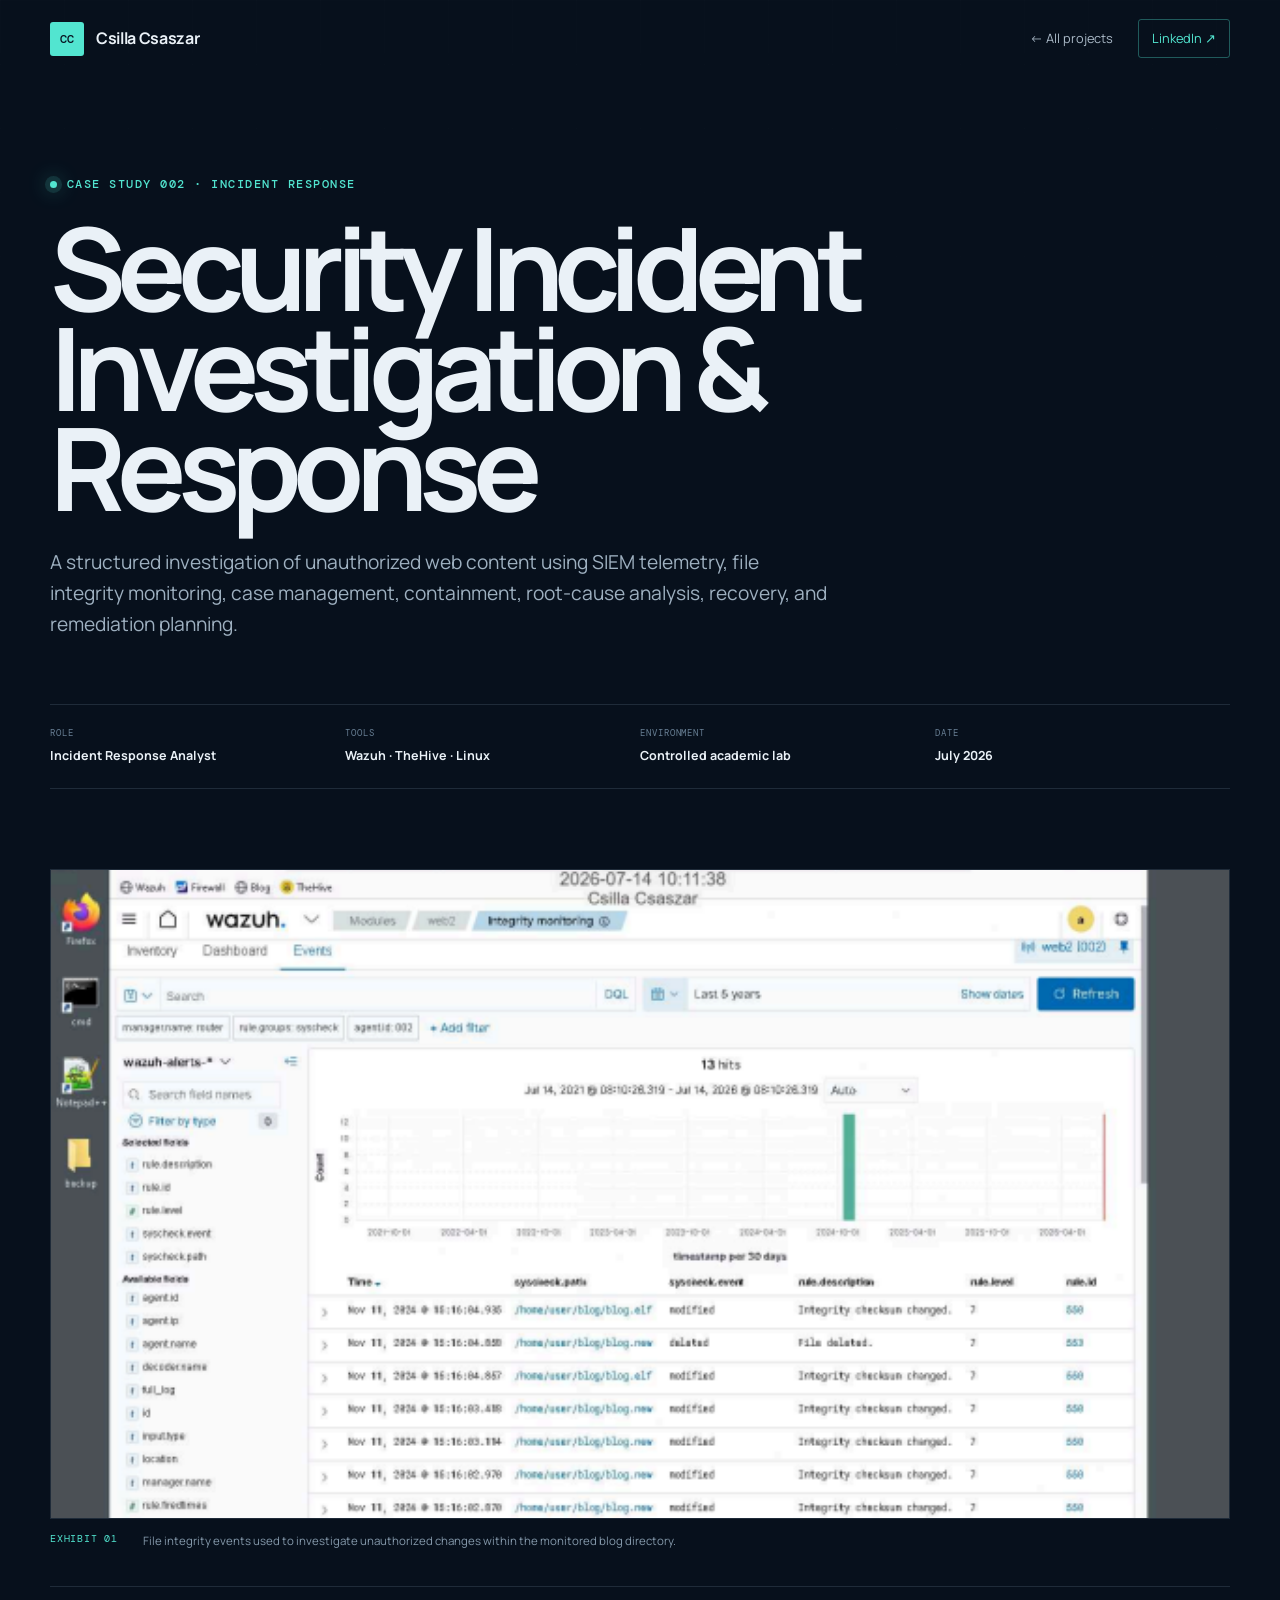
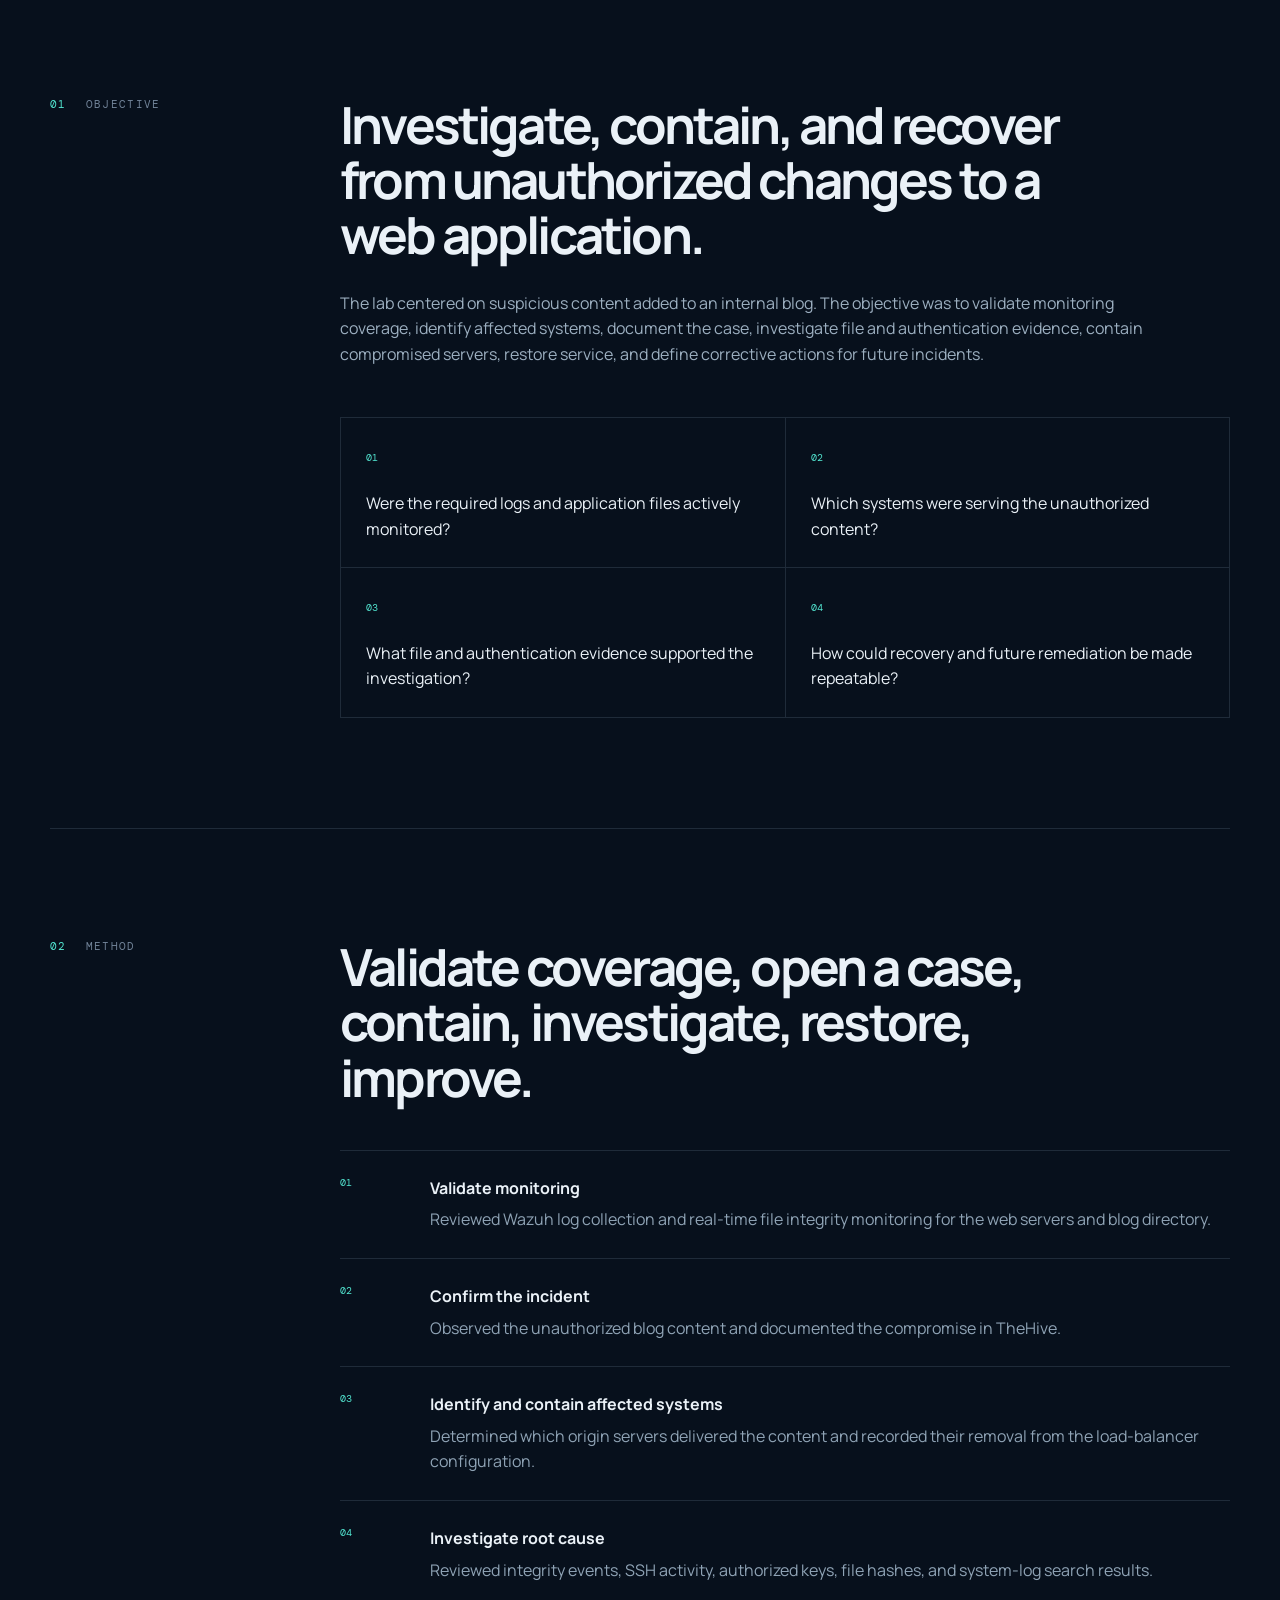
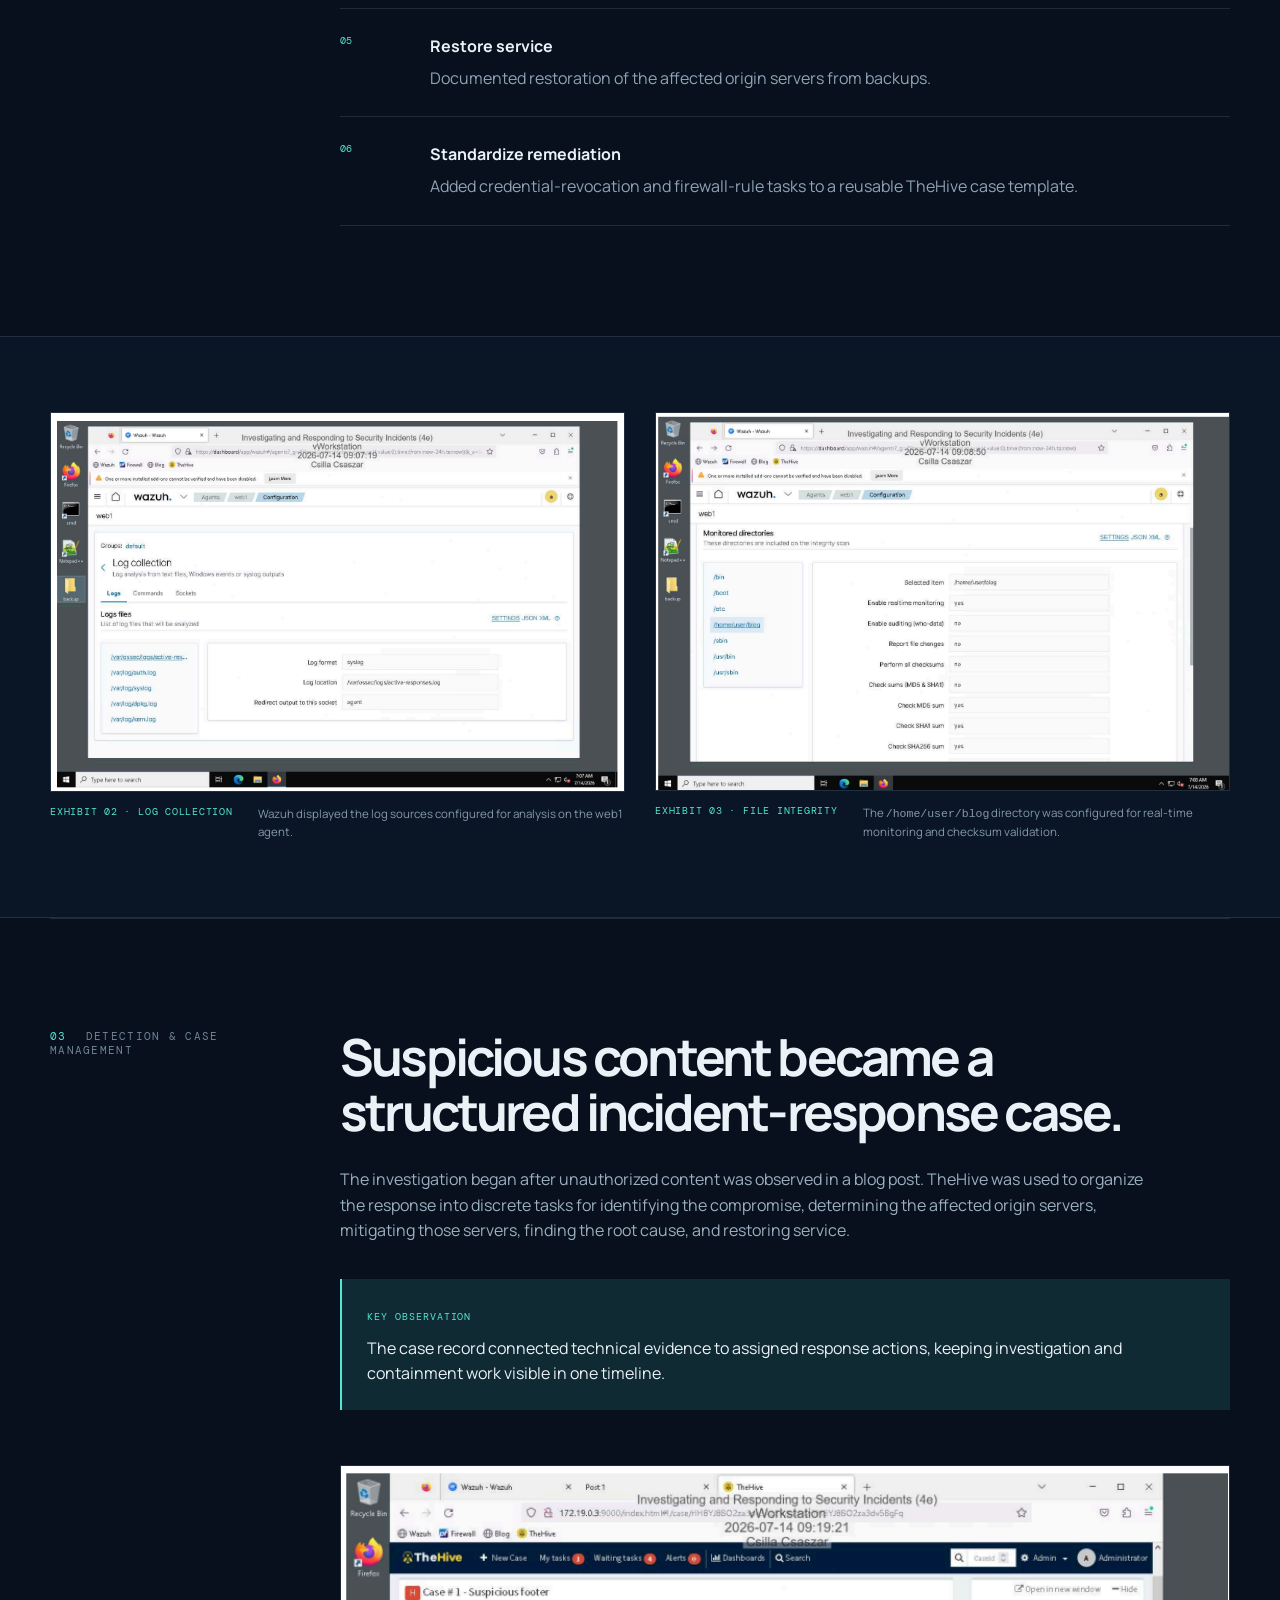
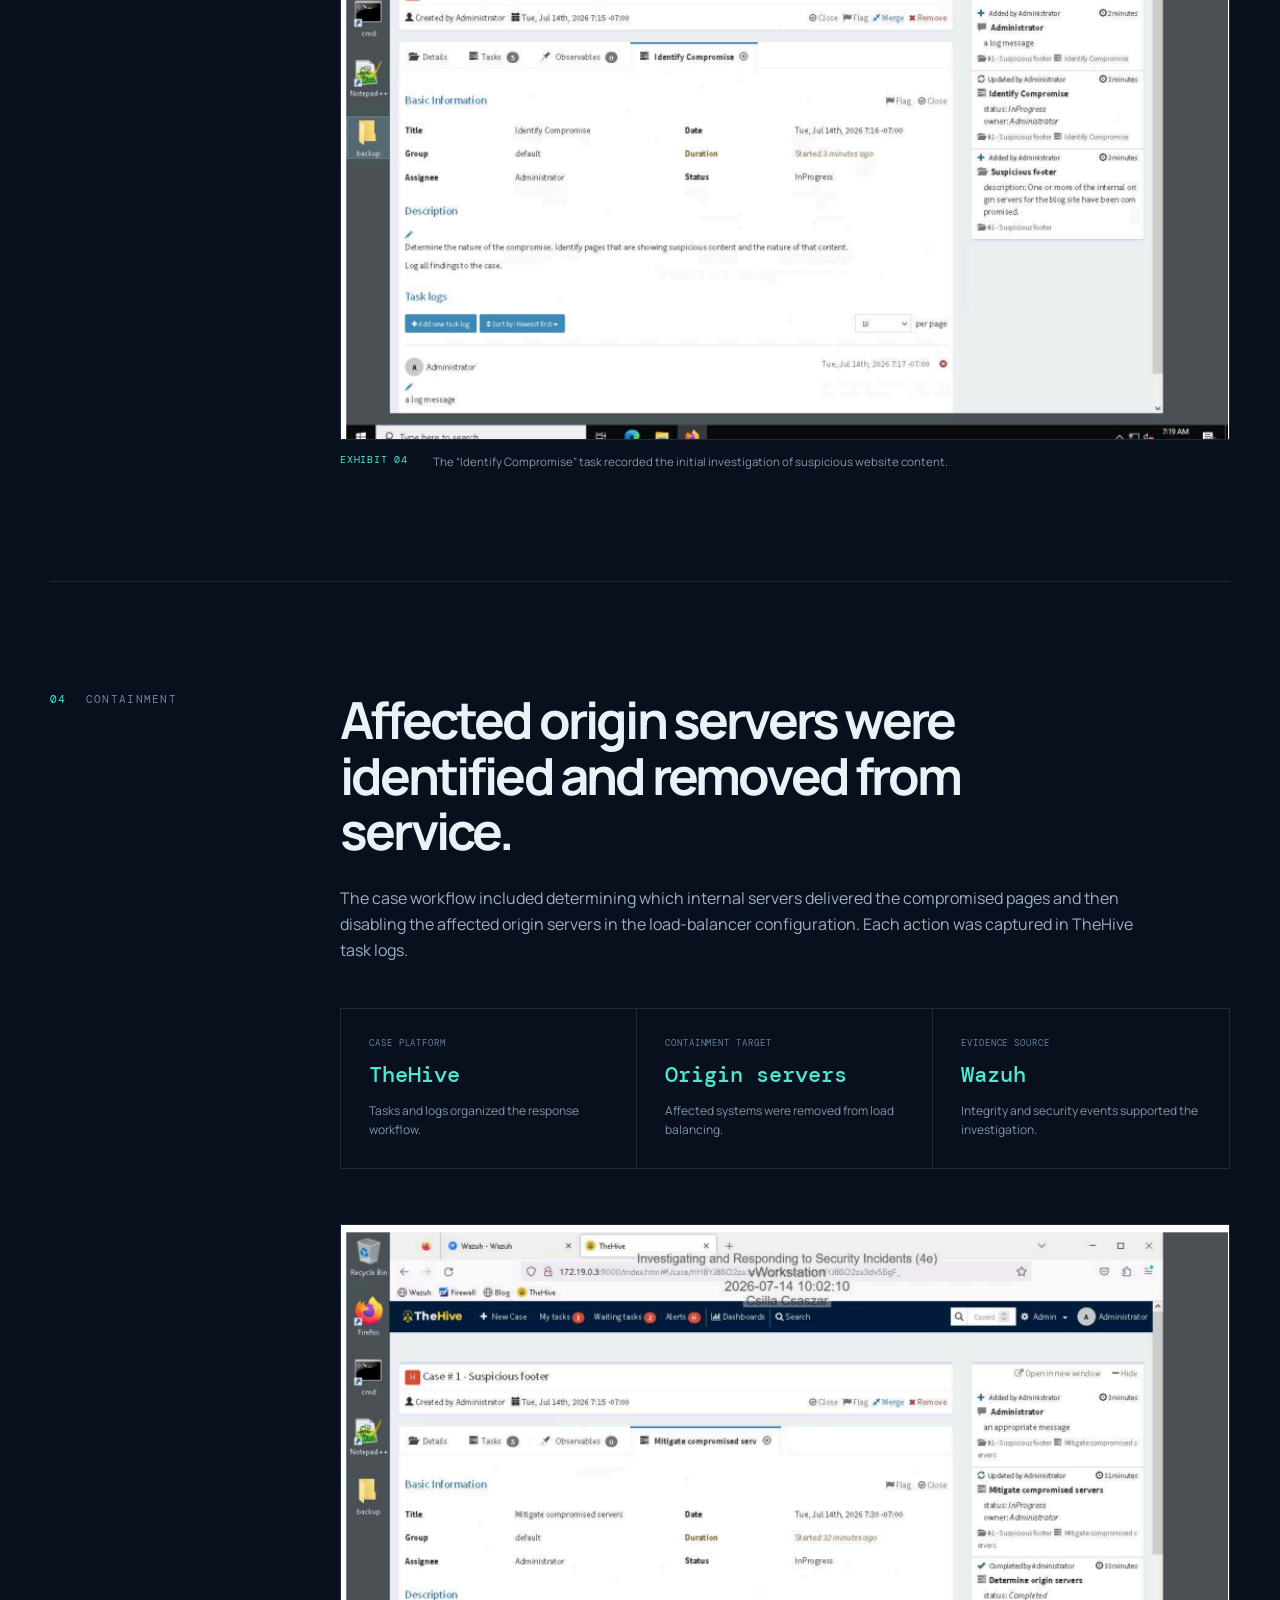
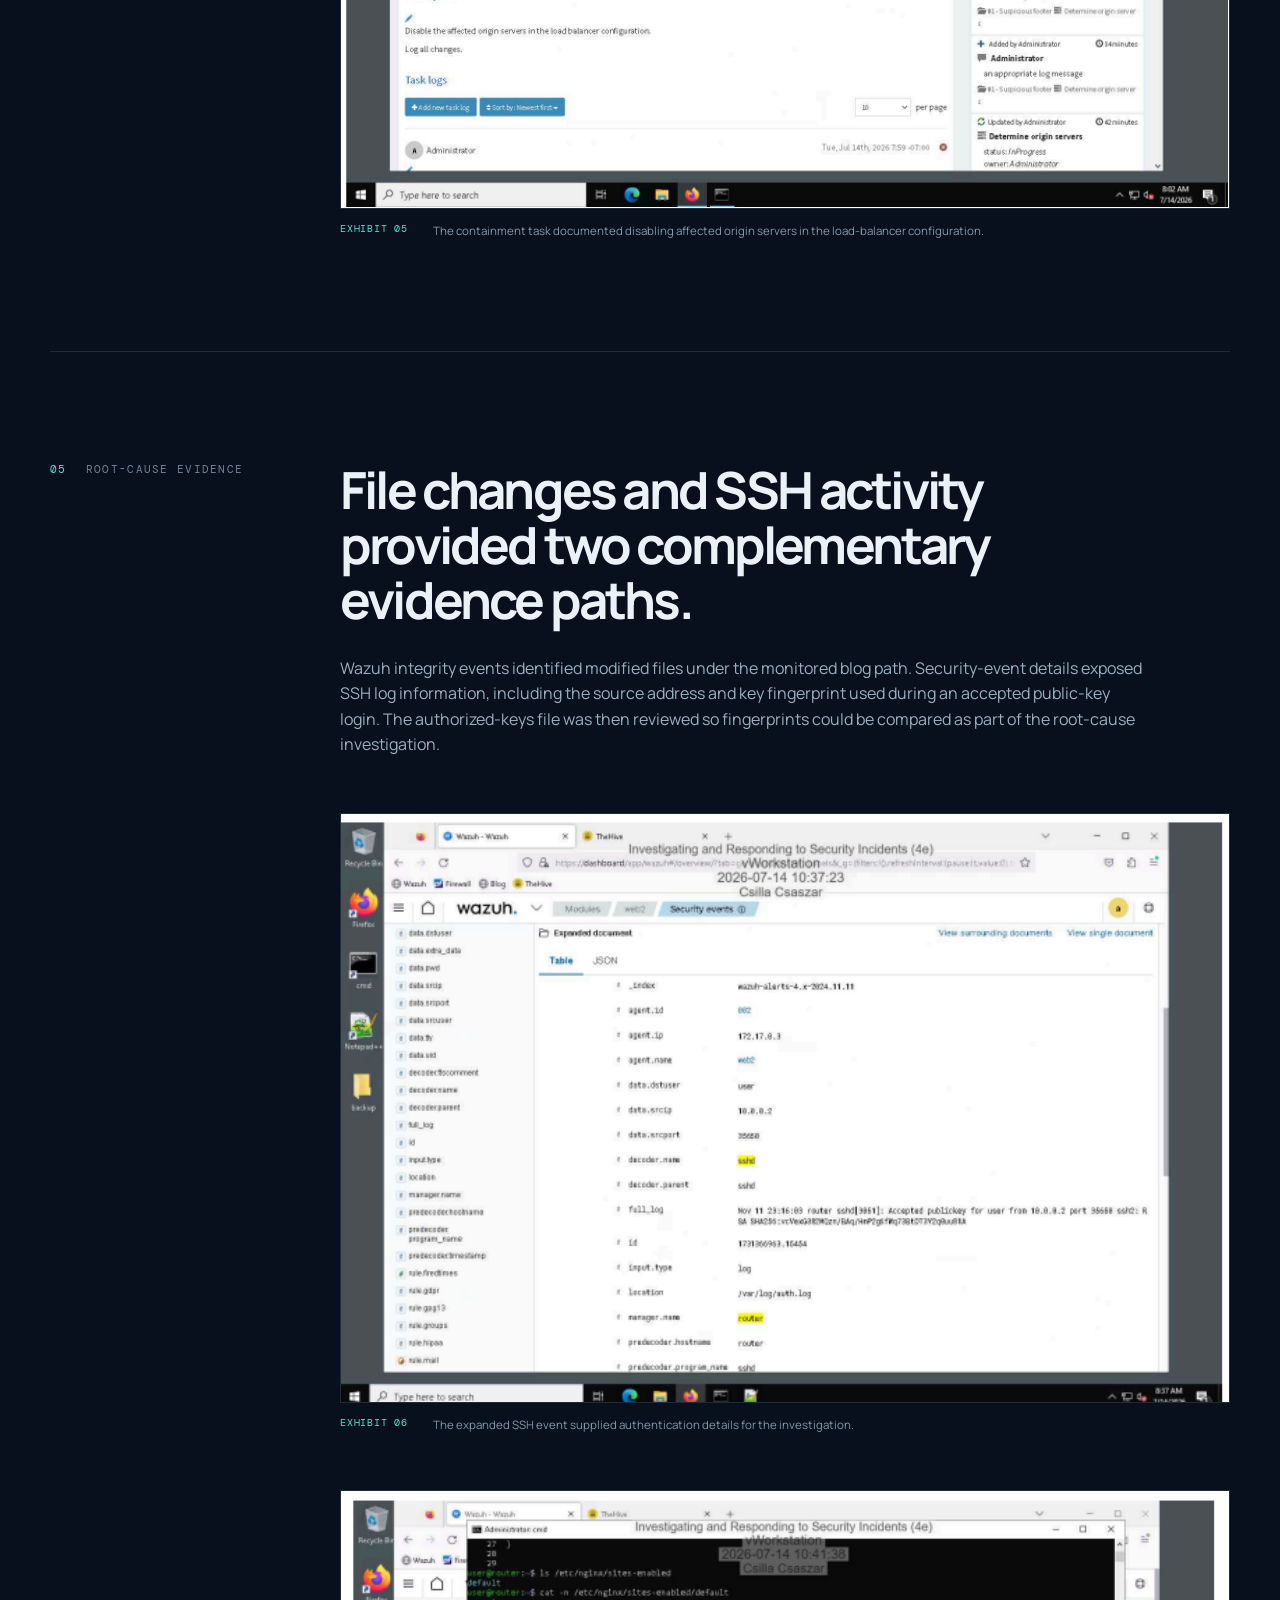
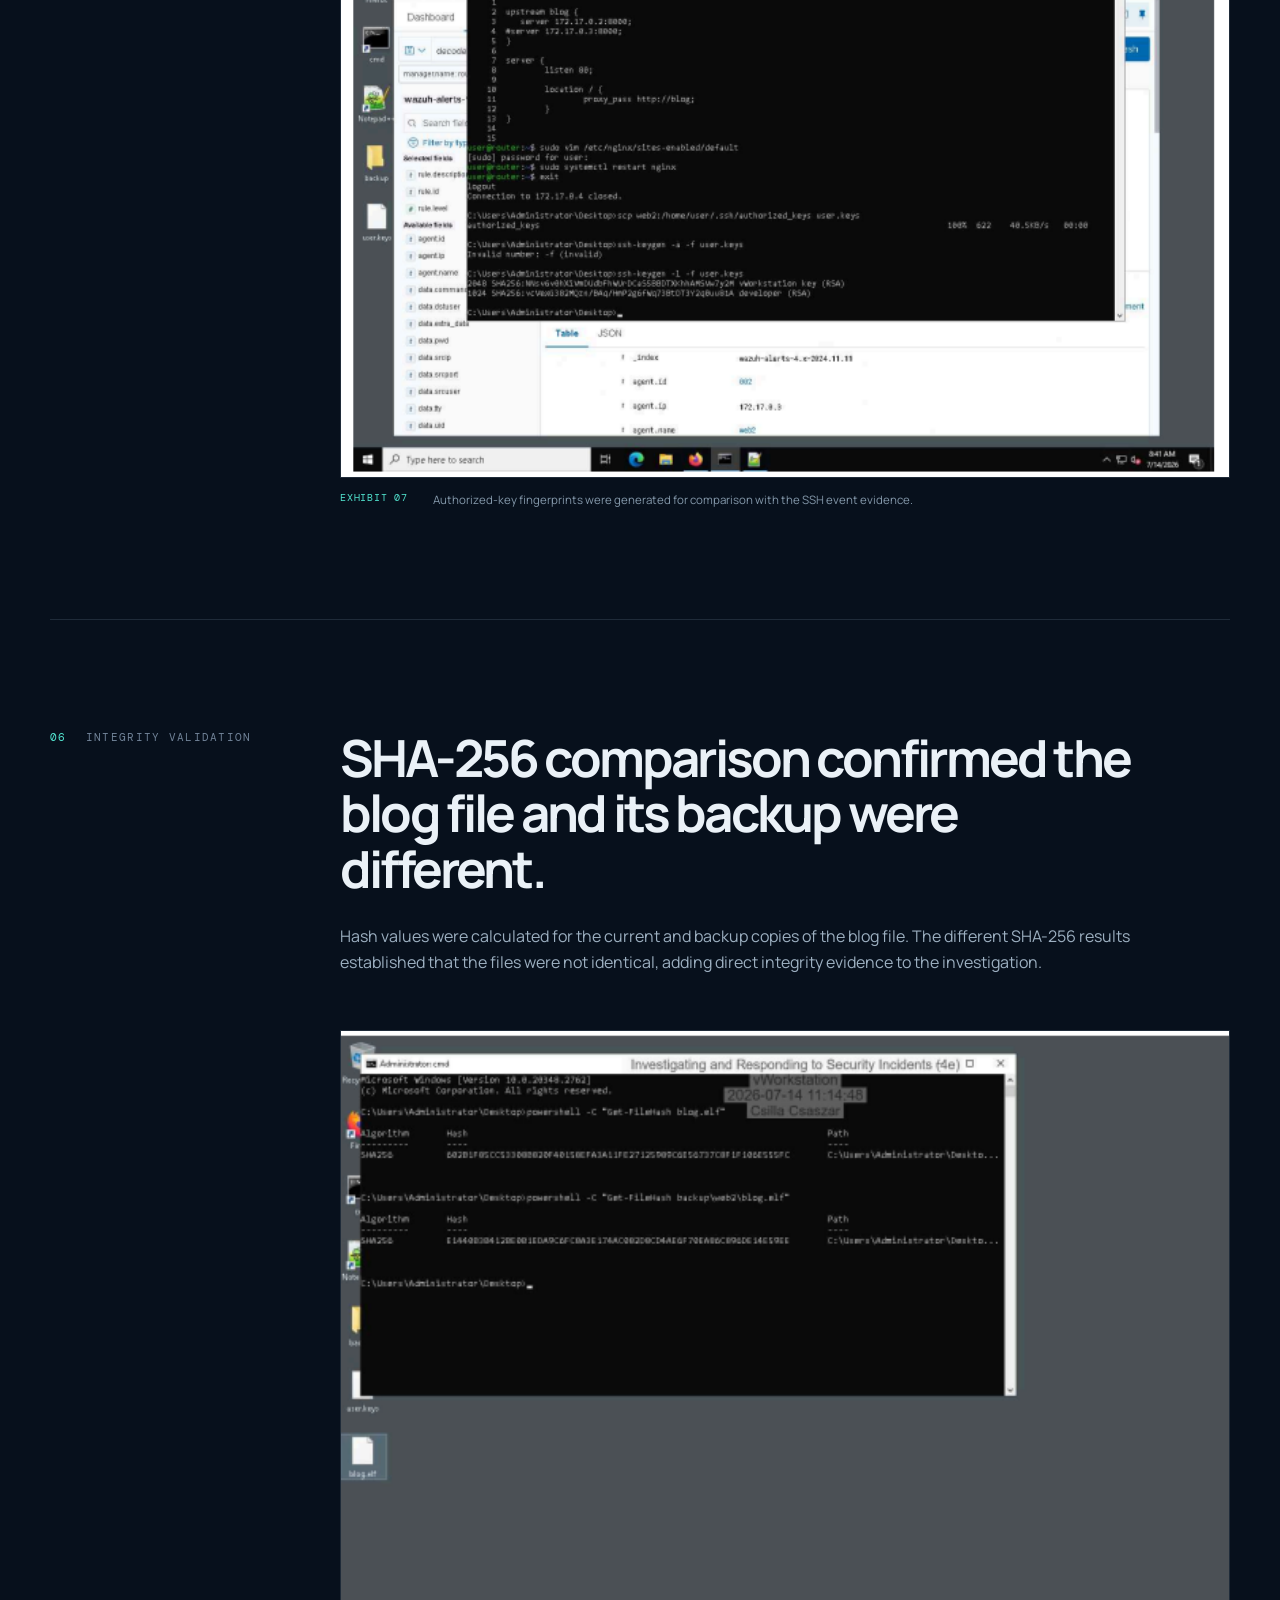
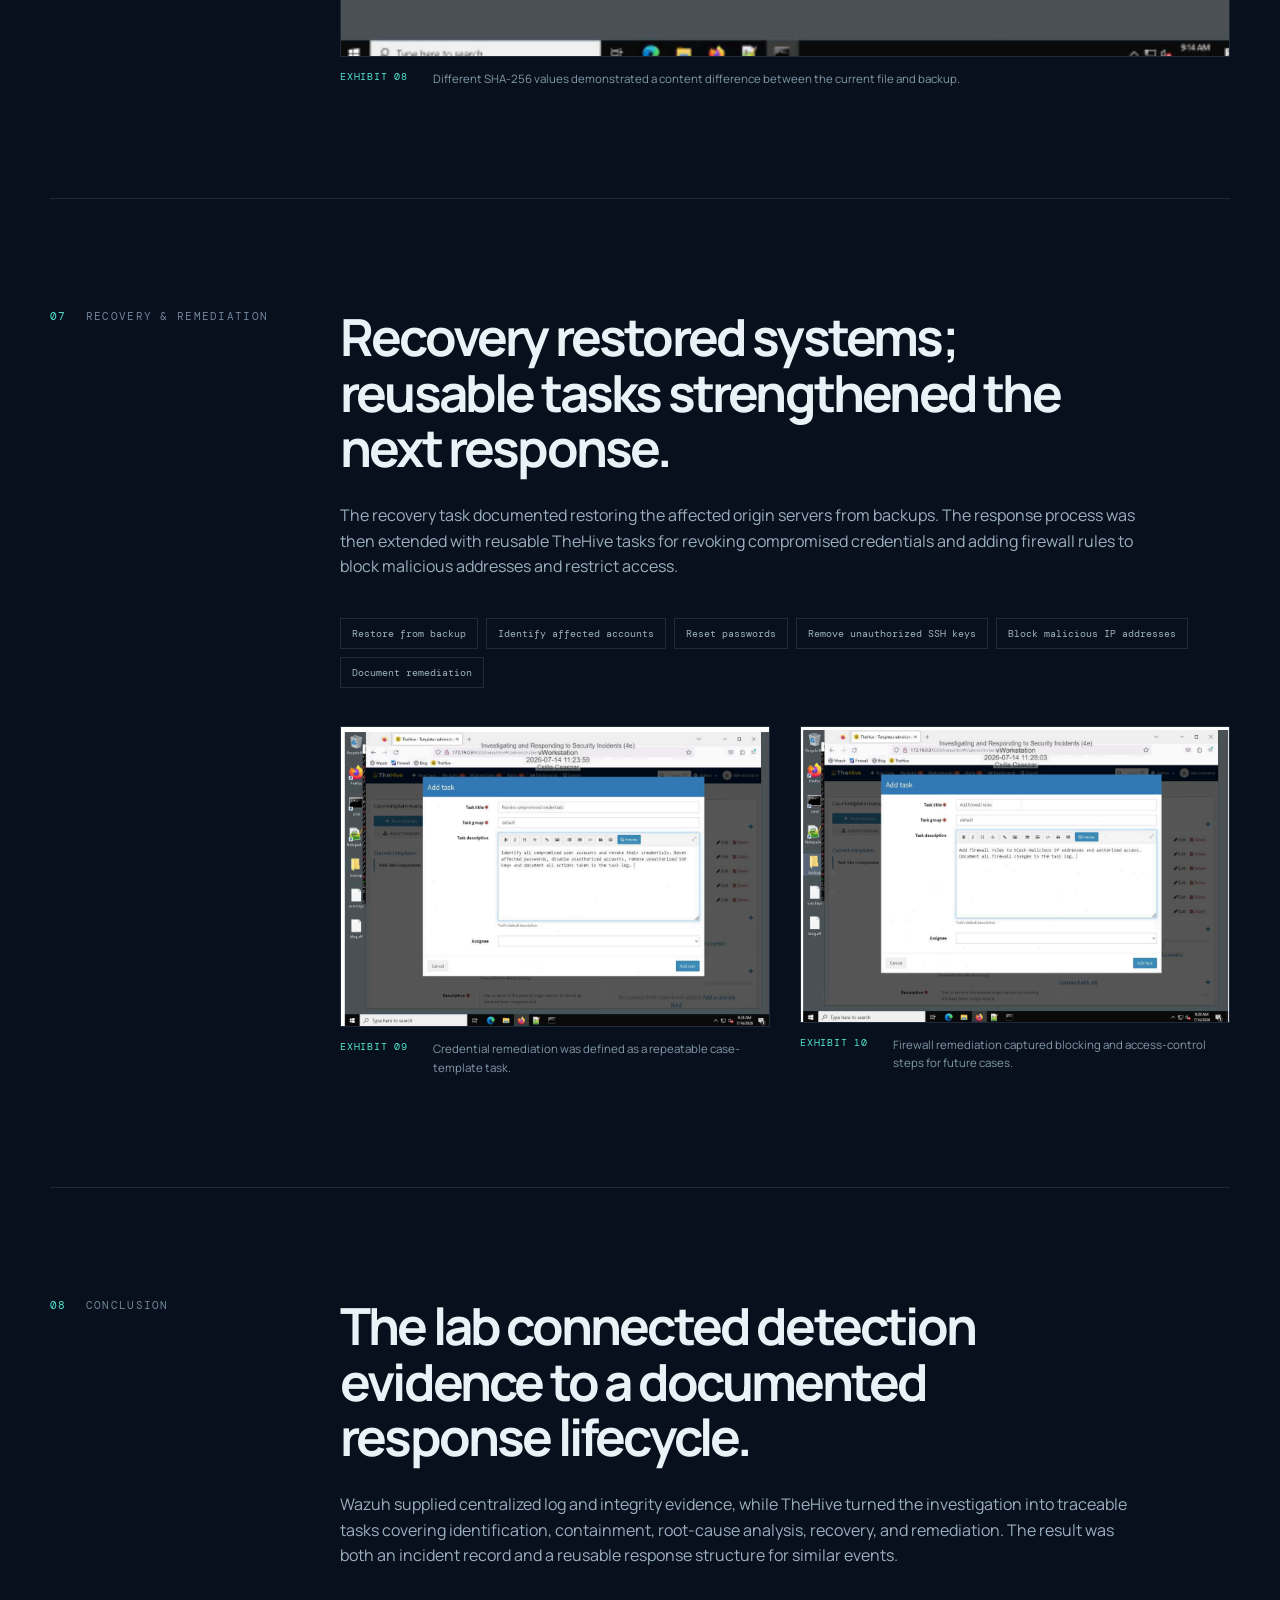
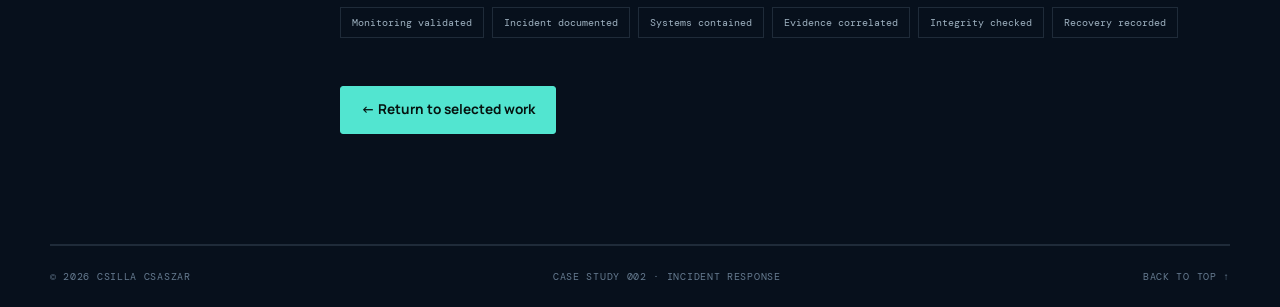
==== projects/security-incident-response.html @ 893517a8 "Security Incident Response case study" ====
<!doctype html>
<html lang="en">
<head>
  <meta charset="utf-8">
  <meta name="viewport" content="width=device-width, initial-scale=1">
  <meta name="description" content="Security incident investigation and response case study using Wazuh and TheHive by Csilla Csaszar.">
  <meta name="theme-color" content="#08111f">
  <title>Security Incident Investigation & Response | Csilla Csaszar</title>
  <link rel="preconnect" href="https://fonts.googleapis.com">
  <link rel="preconnect" href="https://fonts.gstatic.com" crossorigin>
  <link href="https://fonts.googleapis.com/css2?family=DM+Mono:wght@400;500&family=Manrope:wght@400;500;600;700;800&display=swap" rel="stylesheet">
  <link rel="stylesheet" href="../styles.css">
</head>
<body class="case-study-page">
  <a class="skip-link" href="#main">Skip to content</a>
  <div class="site-grid" aria-hidden="true"></div>

  <header class="site-header scrolled">
    <a class="brand" href="../index.html" aria-label="Csilla Csaszar, portfolio home">
      <span class="brand-mark">CC</span><span>Csilla Csaszar</span>
    </a>
    <nav class="case-nav" aria-label="Case study navigation">
      <a href="../index.html#projects">← All projects</a>
      <a class="nav-cta" href="https://www.linkedin.com/in/csillacsaszar" target="_blank" rel="noreferrer">LinkedIn ↗</a>
    </nav>
  </header>

  <main id="main">
    <article>
      <header class="case-hero section-shell">
        <p class="eyebrow"><span class="status-dot"></span> Case study 002 · Incident response</p>
        <h1>Security Incident<br>Investigation & Response</h1>
        <p class="case-deck">A structured investigation of unauthorized web content using SIEM telemetry, file integrity monitoring, case management, containment, root-cause analysis, recovery, and remediation planning.</p>
        <div class="case-meta">
          <div><span>ROLE</span><strong>Incident Response Analyst</strong></div>
          <div><span>TOOLS</span><strong>Wazuh · TheHive · Linux</strong></div>
          <div><span>ENVIRONMENT</span><strong>Controlled academic lab</strong></div>
          <div><span>DATE</span><strong>July 2026</strong></div>
        </div>
      </header>

      <div class="case-hero-visual section-shell">
        <img src="../assets/projects/incident-response/figure-08.png" alt="Wazuh integrity monitoring dashboard listing modified blog files">
        <div class="hero-visual-caption"><span>EXHIBIT 01</span><p>File integrity events used to investigate unauthorized changes within the monitored blog directory.</p></div>
      </div>

      <section class="case-section section-shell">
        <div class="case-section-label"><span>01</span> Objective</div>
        <div class="case-content case-intro">
          <h2>Investigate, contain, and recover from unauthorized changes to a web application.</h2>
          <p>The lab centered on suspicious content added to an internal blog. The objective was to validate monitoring coverage, identify affected systems, document the case, investigate file and authentication evidence, contain compromised servers, restore service, and define corrective actions for future incidents.</p>
          <div class="case-question-grid">
            <div><span>01</span><p>Were the required logs and application files actively monitored?</p></div>
            <div><span>02</span><p>Which systems were serving the unauthorized content?</p></div>
            <div><span>03</span><p>What file and authentication evidence supported the investigation?</p></div>
            <div><span>04</span><p>How could recovery and future remediation be made repeatable?</p></div>
          </div>
        </div>
      </section>

      <section class="case-section section-shell">
        <div class="case-section-label"><span>02</span> Method</div>
        <div class="case-content">
          <h2>Validate coverage, open a case, contain, investigate, restore, improve.</h2>
          <ol class="method-list">
            <li><span>01</span><div><h3>Validate monitoring</h3><p>Reviewed Wazuh log collection and real-time file integrity monitoring for the web servers and blog directory.</p></div></li>
            <li><span>02</span><div><h3>Confirm the incident</h3><p>Observed the unauthorized blog content and documented the compromise in TheHive.</p></div></li>
            <li><span>03</span><div><h3>Identify and contain affected systems</h3><p>Determined which origin servers delivered the content and recorded their removal from the load-balancer configuration.</p></div></li>
            <li><span>04</span><div><h3>Investigate root cause</h3><p>Reviewed integrity events, SSH activity, authorized keys, file hashes, and system-log search results.</p></div></li>
            <li><span>05</span><div><h3>Restore service</h3><p>Documented restoration of the affected origin servers from backups.</p></div></li>
            <li><span>06</span><div><h3>Standardize remediation</h3><p>Added credential-revocation and firewall-rule tasks to a reusable TheHive case template.</p></div></li>
          </ol>
        </div>
      </section>

      <section class="evidence-band">
        <div class="section-shell evidence-grid">
          <figure>
            <img src="../assets/projects/incident-response/figure-01.png" alt="Wazuh log collection configuration for the web1 server">
            <figcaption><span>EXHIBIT 02 · LOG COLLECTION</span><p>Wazuh displayed the log sources configured for analysis on the web1 agent.</p></figcaption>
          </figure>
          <figure>
            <img src="../assets/projects/incident-response/figure-02.png" alt="Wazuh real-time file integrity monitoring settings for the blog directory">
            <figcaption><span>EXHIBIT 03 · FILE INTEGRITY</span><p>The <code>/home/user/blog</code> directory was configured for real-time monitoring and checksum validation.</p></figcaption>
          </figure>
        </div>
      </section>

      <section class="case-section section-shell">
        <div class="case-section-label"><span>03</span> Detection & case management</div>
        <div class="case-content">
          <h2>Suspicious content became a structured incident-response case.</h2>
          <p>The investigation began after unauthorized content was observed in a blog post. TheHive was used to organize the response into discrete tasks for identifying the compromise, determining the affected origin servers, mitigating those servers, finding the root cause, and restoring service.</p>
          <div class="key-finding"><span>KEY OBSERVATION</span><p>The case record connected technical evidence to assigned response actions, keeping investigation and containment work visible in one timeline.</p></div>
          <figure class="case-figure">
            <img src="../assets/projects/incident-response/figure-05.png" alt="TheHive Identify Compromise task for a suspicious footer incident">
            <figcaption><span>EXHIBIT 04</span><p>The “Identify Compromise” task recorded the initial investigation of suspicious website content.</p></figcaption>
          </figure>
        </div>
      </section>

      <section class="case-section section-shell">
        <div class="case-section-label"><span>04</span> Containment</div>
        <div class="case-content">
          <h2>Affected origin servers were identified and removed from service.</h2>
          <p>The case workflow included determining which internal servers delivered the compromised pages and then disabling the affected origin servers in the load-balancer configuration. Each action was captured in TheHive task logs.</p>
          <div class="finding-stats">
            <div><span>CASE PLATFORM</span><strong>TheHive</strong><p>Tasks and logs organized the response workflow.</p></div>
            <div><span>CONTAINMENT TARGET</span><strong>Origin servers</strong><p>Affected systems were removed from load balancing.</p></div>
            <div><span>EVIDENCE SOURCE</span><strong>Wazuh</strong><p>Integrity and security events supported the investigation.</p></div>
          </div>
          <figure class="case-figure">
            <img src="../assets/projects/incident-response/figure-07.png" alt="TheHive task for mitigating compromised origin servers">
            <figcaption><span>EXHIBIT 05</span><p>The containment task documented disabling affected origin servers in the load-balancer configuration.</p></figcaption>
          </figure>
        </div>
      </section>

      <section class="case-section section-shell">
        <div class="case-section-label"><span>05</span> Root-cause evidence</div>
        <div class="case-content">
          <h2>File changes and SSH activity provided two complementary evidence paths.</h2>
          <p>Wazuh integrity events identified modified files under the monitored blog path. Security-event details exposed SSH log information, including the source address and key fingerprint used during an accepted public-key login. The authorized-keys file was then reviewed so fingerprints could be compared as part of the root-cause investigation.</p>
          <figure class="case-figure">
            <img src="../assets/projects/incident-response/figure-09.png" alt="Wazuh SSH security event showing accepted public-key login details">
            <figcaption><span>EXHIBIT 06</span><p>The expanded SSH event supplied authentication details for the investigation.</p></figcaption>
          </figure>
          <figure class="case-figure">
            <img src="../assets/projects/incident-response/figure-10.png" alt="Terminal displaying authorized SSH key fingerprints beside Wazuh event details">
            <figcaption><span>EXHIBIT 07</span><p>Authorized-key fingerprints were generated for comparison with the SSH event evidence.</p></figcaption>
          </figure>
        </div>
      </section>

      <section class="case-section section-shell">
        <div class="case-section-label"><span>06</span> Integrity validation</div>
        <div class="case-content">
          <h2>SHA-256 comparison confirmed the blog file and its backup were different.</h2>
          <p>Hash values were calculated for the current and backup copies of the blog file. The different SHA-256 results established that the files were not identical, adding direct integrity evidence to the investigation.</p>
          <figure class="case-figure">
            <img src="../assets/projects/incident-response/figure-13.png" alt="PowerShell SHA-256 output showing different hashes for current and backup blog files">
            <figcaption><span>EXHIBIT 08</span><p>Different SHA-256 values demonstrated a content difference between the current file and backup.</p></figcaption>
          </figure>
        </div>
      </section>

      <section class="case-section section-shell">
        <div class="case-section-label"><span>07</span> Recovery & remediation</div>
        <div class="case-content">
          <h2>Recovery restored systems; reusable tasks strengthened the next response.</h2>
          <p>The recovery task documented restoring the affected origin servers from backups. The response process was then extended with reusable TheHive tasks for revoking compromised credentials and adding firewall rules to block malicious addresses and restrict access.</p>
          <div class="outcomes">
            <span>Restore from backup</span><span>Identify affected accounts</span><span>Reset passwords</span><span>Remove unauthorized SSH keys</span><span>Block malicious IP addresses</span><span>Document remediation</span>
          </div>
          <div class="evidence-grid">
            <figure>
              <img src="../assets/projects/incident-response/figure-15.png" alt="TheHive template task for revoking compromised credentials">
              <figcaption><span>EXHIBIT 09</span><p>Credential remediation was defined as a repeatable case-template task.</p></figcaption>
            </figure>
            <figure>
              <img src="../assets/projects/incident-response/figure-16.png" alt="TheHive template task for adding firewall rules">
              <figcaption><span>EXHIBIT 10</span><p>Firewall remediation captured blocking and access-control steps for future cases.</p></figcaption>
            </figure>
          </div>
        </div>
      </section>

      <section class="case-section case-conclusion section-shell">
        <div class="case-section-label"><span>08</span> Conclusion</div>
        <div class="case-content">
          <h2>The lab connected detection evidence to a documented response lifecycle.</h2>
          <p>Wazuh supplied centralized log and integrity evidence, while TheHive turned the investigation into traceable tasks covering identification, containment, root-cause analysis, recovery, and remediation. The result was both an incident record and a reusable response structure for similar events.</p>
          <div class="outcomes">
            <span>Monitoring validated</span><span>Incident documented</span><span>Systems contained</span><span>Evidence correlated</span><span>Integrity checked</span><span>Recovery recorded</span>
          </div>
          <a class="button button-primary" href="../index.html#projects">← Return to selected work</a>
        </div>
      </section>
    </article>
  </main>

  <footer class="site-footer section-shell">
    <span>© <span id="year"></span> Csilla Csaszar</span>
    <span>Case study 002 · Incident response</span>
    <a href="#main">Back to top ↑</a>
  </footer>
  <script src="../script.js"></script>
</body>
</html>
---- styles.css ----
:root {
  --ink: #eaf1f7;
  --muted: #91a2b4;
  --dark: #08111f;
  --dark-2: #0b1727;
  --panel: #0d1b2c;
  --line: rgba(151, 177, 201, .17);
  --cyan: #52e5d0;
  --cyan-soft: rgba(82, 229, 208, .12);
  --blue: #79a8ff;
  --max: 1180px;
}

* { box-sizing: border-box; }
html { scroll-behavior: smooth; }
body {
  margin: 0;
  color: var(--ink);
  background: var(--dark);
  font-family: "Manrope", sans-serif;
  line-height: 1.6;
  overflow-x: hidden;
}
a { color: inherit; text-decoration: none; }
button { font: inherit; }
.sr-only { position: absolute; width: 1px; height: 1px; padding: 0; margin: -1px; overflow: hidden; clip: rect(0,0,0,0); white-space: nowrap; border: 0; }
.skip-link { position: fixed; left: 1rem; top: -5rem; z-index: 100; padding: .7rem 1rem; color: var(--dark); background: var(--cyan); border-radius: 4px; }
.skip-link:focus { top: 1rem; }
.site-grid { position: fixed; inset: 0; pointer-events: none; opacity: .35; background-image: linear-gradient(rgba(255,255,255,.025) 1px, transparent 1px), linear-gradient(90deg, rgba(255,255,255,.025) 1px, transparent 1px); background-size: 64px 64px; mask-image: linear-gradient(to bottom, black, transparent 70%); }
.section-shell { width: min(calc(100% - 48px), var(--max)); margin-inline: auto; }

.site-header { position: fixed; z-index: 20; top: 0; left: 0; right: 0; height: 78px; display: flex; align-items: center; justify-content: space-between; padding: 0 max(24px, calc((100vw - var(--max)) / 2)); border-bottom: 1px solid transparent; transition: .25s ease; }
.site-header.scrolled { background: rgba(8,17,31,.88); backdrop-filter: blur(18px); border-color: var(--line); }
.brand { display: flex; gap: 12px; align-items: center; font-weight: 700; letter-spacing: -.02em; }
.brand-mark { display: grid; place-items: center; width: 34px; aspect-ratio: 1; color: var(--dark); background: var(--cyan); border-radius: 3px; font: 500 .78rem "DM Mono", monospace; }
.site-nav { display: flex; gap: 30px; align-items: center; font-size: .84rem; color: #aab9c7; }
.site-nav a { transition: color .2s; }
.site-nav a:hover, .site-nav a:focus-visible { color: var(--cyan); }
.site-nav .nav-cta { padding: 8px 13px; color: var(--cyan); border: 1px solid rgba(82,229,208,.35); border-radius: 3px; }
.menu-button { display: none; }

.hero { position: relative; isolation: isolate; min-height: 680px; padding-top: 118px; padding-bottom: 72px; display: grid; grid-template-columns: 1.15fr .85fr; gap: 74px; align-items: center; }
.hero > :not(.three-effect) { position: relative; z-index: 1; }
.three-effect { position: absolute; inset: 0; overflow: hidden; pointer-events: none; }
.three-effect canvas { display: block; width: 100%; height: 100%; }
.three-hero { z-index: 0; inset: 78px -4vw 0 34%; opacity: .82; mix-blend-mode: screen; mask-image: linear-gradient(90deg, transparent, #000 10%, #000 96%, transparent); }
.three-hero::after { content: ""; position: absolute; inset: 0; background: radial-gradient(circle at 55% 45%, transparent 0, rgba(8,17,31,.05) 65%, rgba(8,17,31,.35) 100%); }
.eyebrow, .overline, .project-number { text-transform: uppercase; letter-spacing: .13em; font: 500 .72rem "DM Mono", monospace; }
.eyebrow { display: flex; gap: 10px; align-items: center; color: var(--cyan); }
.status-dot { width: 7px; height: 7px; border-radius: 50%; background: var(--cyan); box-shadow: 0 0 0 5px var(--cyan-soft), 0 0 20px var(--cyan); }
.hero h1 { margin: 22px 0; font-size: clamp(3.4rem, 7vw, 6.65rem); line-height: .96; letter-spacing: -.075em; }
.hero h1 span { color: transparent; -webkit-text-stroke: 1px #647a90; }
.hero-lede { max-width: 680px; margin: 0; color: #aab9c7; font-size: 1.05rem; }
.hero-actions { display: flex; flex-wrap: wrap; gap: 12px; margin-top: 36px; }
.button { display: inline-flex; justify-content: center; align-items: center; gap: 12px; min-height: 48px; padding: 0 20px; border: 1px solid var(--line); border-radius: 3px; font-size: .85rem; font-weight: 700; transition: transform .2s, background .2s, border-color .2s; }
.button:hover { transform: translateY(-2px); }
.button-primary { color: #061310; background: var(--cyan); border-color: var(--cyan); }
.button-primary:hover { background: #78efde; }
.button-ghost:hover { border-color: rgba(82,229,208,.45); color: var(--cyan); }

.hero-panel { border: 1px solid var(--line); background: linear-gradient(145deg, rgba(18,36,56,.9), rgba(8,17,31,.8)); box-shadow: 0 30px 90px rgba(0,0,0,.35); transform: rotate(1.1deg); }
.panel-bar { display: flex; align-items: center; gap: 7px; height: 44px; padding: 0 14px; border-bottom: 1px solid var(--line); }
.panel-bar span { width: 7px; height: 7px; border-radius: 50%; background: #375069; }
.panel-bar span:first-child { background: #df6c70; }
.panel-bar code { margin-left: 8px; color: #6f8295; font-size: .67rem; }
.profile-code { padding: 29px; font: 400 .75rem/2 "DM Mono", monospace; }
.profile-code p { margin: 0; }
.indent { padding-left: 22px; }
.code-key { color: var(--blue); }.code-value { color: #e5bc72; }.code-number { color: #cf91e6; }.code-comment { color: #63788d; }.code-success { color: var(--cyan); }
.panel-footer { display: flex; justify-content: space-between; padding: 11px 14px; color: #6e8397; border-top: 1px solid var(--line); font: .61rem "DM Mono", monospace; text-transform: uppercase; letter-spacing: .08em; }
.panel-footer span:first-child { color: var(--cyan); }

.signal-strip { position: relative; overflow: hidden; padding: 17px 0; border-block: 1px solid var(--line); background: rgba(255,255,255,.018); }
.signal-track { width: max-content; display: flex; align-items: center; gap: 27px; padding-left: 2vw; color: #71869a; text-transform: uppercase; letter-spacing: .12em; font: .65rem "DM Mono", monospace; }
.signal-track i { display: block; width: 4px; height: 4px; transform: rotate(45deg); background: var(--cyan); }

.split-section { display: grid; grid-template-columns: 230px 1fr; gap: 70px; padding-top: 130px; padding-bottom: 130px; }
.section-label { color: #718398; text-transform: uppercase; letter-spacing: .13em; font: .7rem "DM Mono", monospace; }
.section-label span { margin-right: 10px; color: var(--cyan); }
.statement { max-width: 850px; margin: 0 0 48px; font-size: clamp(1.8rem, 3.5vw, 3.15rem); line-height: 1.27; letter-spacing: -.04em; }
.statement em { color: var(--cyan); font-style: normal; }
.about-grid { display: grid; grid-template-columns: 1fr 1fr; gap: 40px; color: #9cafc0; }
.about-grid p { margin: 0; }
.metrics { display: grid; grid-template-columns: repeat(3, 1fr); margin-top: 65px; padding-top: 30px; border-top: 1px solid var(--line); }
.metrics div { display: flex; flex-direction: column; gap: 3px; padding-right: 24px; }
.metrics strong { color: var(--cyan); font: 500 2.65rem "DM Mono", monospace; letter-spacing: -.06em; }
.metrics span { color: #8296a9; font-size: .75rem; }

.experience-card { border-top: 1px solid var(--line); }
.experience-top { display: flex; justify-content: space-between; gap: 30px; padding: 30px 0; border-bottom: 1px solid var(--line); }
.overline { margin: 0 0 10px; color: var(--cyan); }
.experience-top h2, .education-list h2 { margin: 0; font-size: 1.75rem; letter-spacing: -.035em; }
.role-line { margin: 5px 0 0; color: #91a3b5; }
.date { margin: 3px 0; color: #8497a9; font: .72rem "DM Mono", monospace; white-space: nowrap; }
.experience-body { display: grid; grid-template-columns: .75fr 1.25fr; gap: 55px; padding-top: 35px; color: #9cafc0; }
.experience-body p { margin: 0; font-size: 1.05rem; }
.experience-body ul, .project-findings ul { margin: 0; padding: 0; list-style: none; }
.experience-body li, .project-findings li { position: relative; padding: 8px 0 8px 22px; border-bottom: 1px solid rgba(151,177,201,.1); font-size: .88rem; }
.experience-body li::before, .project-findings li::before { content: "+"; position: absolute; left: 0; color: var(--cyan); font-family: "DM Mono", monospace; }

.projects-section { position: relative; isolation: isolate; overflow: hidden; padding: 125px 0; background: #0a1524; border-block: 1px solid var(--line); }
.projects-section > .section-shell { position: relative; z-index: 1; }
.three-projects { z-index: 0; inset: 0 0 auto 0; height: 310px; opacity: .72; mix-blend-mode: screen; mask-image: linear-gradient(to bottom, #000, transparent); }
.section-heading { display: flex; justify-content: space-between; align-items: end; margin-bottom: 48px; }
.section-heading p { margin: 0; max-width: 330px; color: #90a3b5; font-size: 1.15rem; text-align: right; }
.featured-project { display: grid; grid-template-columns: 1.15fr .85fr; border: 1px solid var(--line); background: var(--dark); }
.project-visual { min-height: 550px; padding: 25px; display: flex; flex-direction: column; background: radial-gradient(circle at 20% 20%, rgba(82,229,208,.1), transparent 35%), linear-gradient(rgba(121,168,255,.03) 1px, transparent 1px), linear-gradient(90deg, rgba(121,168,255,.03) 1px, transparent 1px), #07101c; background-size: auto, 30px 30px, 30px 30px; border-right: 1px solid var(--line); }
.visual-head { display: flex; justify-content: space-between; color: #698096; font: .65rem "DM Mono", monospace; }
.live-pill { color: var(--cyan); }
.packet-chart { display: flex; flex-direction: column; justify-content: center; gap: 22px; flex: 1; padding: 35px 7%; }
.chart-labels { display: flex; justify-content: space-between; color: #657b90; font: .6rem "DM Mono", monospace; }
.packet-row { display: grid; grid-template-columns: 78px 1fr 78px; align-items: center; gap: 10px; color: #8297aa; font: .62rem "DM Mono", monospace; }
.packet-row > *:last-child { text-align: right; }
.packet-line { position: relative; height: 1px; background: var(--blue); box-shadow: 0 0 9px rgba(121,168,255,.55); }
.packet-line::after { content: ""; position: absolute; top: -3px; width: 7px; height: 7px; transform: rotate(45deg); border-top: 1px solid currentColor; border-right: 1px solid currentColor; }
.packet-line.right::after { right: 0; }.packet-line.left::after { left: 0; transform: rotate(225deg); }
.packet-row.data .packet-line { height: 2px; color: var(--cyan); background: var(--cyan); box-shadow: 0 0 16px rgba(82,229,208,.65); }
.packet-name { color: #c3d1dd; }
.visual-stats { display: grid; grid-template-columns: repeat(3, 1fr); border-top: 1px solid var(--line); }
.visual-stats div { padding: 19px 10px 5px; border-right: 1px solid var(--line); }
.visual-stats div:last-child { border: 0; }
.visual-stats span { display: block; color: #657b90; font: .55rem "DM Mono", monospace; }
.visual-stats strong { display: block; margin-top: 5px; font: 500 .9rem "DM Mono", monospace; }
.project-copy { padding: 50px 42px; }
.project-number { color: var(--cyan); }
.project-copy h2 { margin: 18px 0; font-size: 2.15rem; line-height: 1.15; letter-spacing: -.045em; }
.project-copy > p { color: #91a5b6; }
.project-findings { margin: 35px 0 28px; }
.project-findings h3 { margin-bottom: 9px; font-size: .82rem; text-transform: uppercase; letter-spacing: .08em; }
.project-findings li { color: #99aabb; font-size: .78rem; }
.tag-list { display: flex; flex-wrap: wrap; gap: 7px; }
.tag-list span { padding: 5px 8px; color: #8fa4b6; background: rgba(255,255,255,.035); border: 1px solid var(--line); border-radius: 2px; font: .6rem "DM Mono", monospace; }
.project-grid { display: grid; grid-template-columns: repeat(3, 1fr); margin-top: 20px; gap: 20px; }
.project-card { min-height: 320px; padding: 31px; display: flex; flex-direction: column; border: 1px solid var(--line); background: rgba(8,17,31,.72); transition: border-color .25s, transform .25s; }
.project-card:hover { transform: translateY(-4px); border-color: rgba(82,229,208,.35); }
.project-card h3 { margin: 29px 0 12px; font-size: 1.35rem; letter-spacing: -.03em; }
.project-card > p:not(.project-number) { margin: 0; color: #8da0b2; font-size: .86rem; }
.project-card .tag-list { margin-top: auto; }
.lab-nodes { display: flex; justify-content: space-between; position: relative; margin: 26px 0; }
.lab-nodes::before { content: ""; position: absolute; left: 10%; right: 10%; top: 50%; height: 1px; background: #294358; }
.lab-nodes span { z-index: 1; display: grid; place-items: center; width: 47px; height: 31px; color: var(--cyan); background: #0b1a29; border: 1px solid #29485b; font: .5rem "DM Mono", monospace; }

/* Project gallery */
.project-gallery { display: grid; grid-template-columns: repeat(2, minmax(0, 1fr)); border-top: 1px solid var(--line); border-left: 1px solid var(--line); }
.project-thumbnail { min-width: 0; display: flex; flex-direction: column; border-right: 1px solid var(--line); border-bottom: 1px solid var(--line); transition: background .25s ease; }
.project-thumbnail:hover { background: rgba(82,229,208,.025); }
.thumbnail-image { position: relative; min-height: 320px; overflow: hidden; border-bottom: 1px solid var(--line); background: #06101b; }
.thumbnail-image img { width: 100%; height: 100%; object-fit: cover; filter: saturate(.78) brightness(.76); transition: transform .45s ease, filter .45s ease; }
.project-thumbnail:hover .thumbnail-image img { transform: scale(1.025); filter: saturate(1) brightness(.9); }
.thumbnail-index, .thumbnail-action { position: absolute; z-index: 1; top: 18px; padding: 7px 10px; background: rgba(8,17,31,.88); border: 1px solid var(--line); font: .62rem "DM Mono", monospace; letter-spacing: .08em; }
.thumbnail-index { left: 18px; color: var(--cyan); }
.thumbnail-action { right: 18px; color: #c5d3df; }
.thumbnail-action b { margin-left: 8px; color: var(--cyan); }
.thumbnail-copy { flex: 1; display: flex; flex-direction: column; justify-content: space-between; gap: 45px; padding: 38px 34px; }
.thumbnail-copy h2 { margin: 16px 0 0; font-size: clamp(1.8rem, 2.8vw, 2.7rem); line-height: 1.04; letter-spacing: -.055em; }
.thumbnail-copy > p { margin: 0; color: #92a6b7; }

/* Case study */
.case-study-page { background: #07101c; }
.case-nav { display: flex; gap: 25px; align-items: center; color: #aab9c7; font-size: .8rem; }
.case-nav a:hover { color: var(--cyan); }
.case-nav .nav-cta { padding: 8px 13px; color: var(--cyan); border: 1px solid rgba(82,229,208,.35); border-radius: 3px; }
.case-hero { padding-top: 165px; padding-bottom: 80px; }
.case-hero h1 { max-width: 930px; margin: 25px 0 30px; font-size: clamp(4rem, 9vw, 7.8rem); line-height: .87; letter-spacing: -.075em; }
.case-deck { max-width: 780px; color: #9eb0c0; font-size: 1.2rem; }
.case-meta { display: grid; grid-template-columns: repeat(4, 1fr); margin-top: 65px; border-block: 1px solid var(--line); }
.case-meta div { padding: 22px 20px 22px 0; }
.case-meta span, .finding-stats span, .calculation span { display: block; color: #687f94; font: .58rem "DM Mono", monospace; letter-spacing: .1em; }
.case-meta strong { display: block; margin-top: 7px; font-size: .78rem; }
.case-hero-visual { padding-bottom: 35px; }
.case-hero-visual img { display: block; width: 100%; max-height: 650px; object-fit: cover; border: 1px solid var(--line); }
.hero-visual-caption, figure figcaption { display: flex; gap: 25px; padding-top: 13px; color: #8498aa; font-size: .72rem; }
.hero-visual-caption span, figure figcaption span { flex: 0 0 auto; color: var(--cyan); font: .6rem "DM Mono", monospace; letter-spacing: .08em; }
.hero-visual-caption p, figure figcaption p { margin: 0; }
.case-section { display: grid; grid-template-columns: 220px 1fr; gap: 70px; padding-top: 110px; padding-bottom: 110px; border-top: 1px solid var(--line); }
.case-section-label { color: #718398; text-transform: uppercase; letter-spacing: .12em; font: .67rem "DM Mono", monospace; }
.case-section-label span { margin-right: 11px; color: var(--cyan); }
.case-content { min-width: 0; }
.case-content > h2 { max-width: 790px; margin: 0 0 28px; font-size: clamp(2.15rem, 4vw, 3.8rem); line-height: 1.08; letter-spacing: -.055em; }
.case-content > p { max-width: 810px; color: #9cafc0; }
.case-question-grid { display: grid; grid-template-columns: 1fr 1fr; margin-top: 50px; border-top: 1px solid var(--line); border-left: 1px solid var(--line); }
.case-question-grid div { min-height: 130px; padding: 25px; border-right: 1px solid var(--line); border-bottom: 1px solid var(--line); }
.case-question-grid span, .method-list > li > span { color: var(--cyan); font: .62rem "DM Mono", monospace; }
.case-question-grid p { margin: 22px 0 0; }
.method-list { margin: 45px 0 0; padding: 0; list-style: none; border-top: 1px solid var(--line); }
.method-list li { display: grid; grid-template-columns: 70px 1fr; gap: 20px; padding: 25px 0; border-bottom: 1px solid var(--line); }
.method-list h3 { margin: 0 0 6px; font-size: 1rem; }
.method-list p { margin: 0; color: #8fa3b5; }
.evidence-band { padding: 75px 0; background: #0a1625; border-block: 1px solid var(--line); }
.evidence-grid { display: grid; grid-template-columns: 1fr 1fr; gap: 30px; }
figure { margin: 0; }
.evidence-grid img, .case-figure img { display: block; width: 100%; border: 1px solid var(--line); }
.handshake-diagram { margin: 45px 0; padding: 28px; background: #081522; border: 1px solid var(--line); }
.handshake-diagram > div { display: grid; grid-template-columns: 130px 1fr 130px; align-items: center; min-height: 62px; font: .64rem "DM Mono", monospace; }
.handshake-diagram .endpoint-row { display: flex; justify-content: space-between; min-height: 35px; color: #6f8498; }
.handshake-diagram small:last-child, .handshake-diagram div > span:last-child { text-align: right; }
.handshake-diagram i { position: relative; height: 1px; background: var(--cyan); }
.handshake-diagram i::after { content: ""; position: absolute; top: -3px; width: 7px; height: 7px; border-top: 1px solid var(--cyan); border-right: 1px solid var(--cyan); }
.flow-right::after { right: 0; transform: rotate(45deg); }
.flow-left::after { left: 0; transform: rotate(225deg); }
.key-finding { margin-top: 35px; padding: 23px 25px; border-left: 2px solid var(--cyan); background: var(--cyan-soft); }
.key-finding span { color: var(--cyan); font: .6rem "DM Mono", monospace; letter-spacing: .1em; }
.key-finding p { margin: 8px 0 0; }
.data-table-wrap { overflow-x: auto; margin: 40px 0 50px; }
table { width: 100%; border-collapse: collapse; font: .69rem "DM Mono", monospace; }
th, td { padding: 14px 12px; text-align: left; border-bottom: 1px solid var(--line); white-space: nowrap; }
th { color: #71869a; font-weight: 400; }
tbody td:last-child, tfoot td:last-child { color: var(--cyan); }
tfoot td { font-weight: 500; }
.case-figure { margin-top: 55px; }
.finding-stats { display: grid; grid-template-columns: repeat(3, 1fr); margin: 45px 0; border: 1px solid var(--line); }
.finding-stats div { padding: 28px; border-right: 1px solid var(--line); }
.finding-stats div:last-child { border: 0; }
.finding-stats strong { display: block; margin: 12px 0; color: var(--cyan); font: 500 1.35rem "DM Mono", monospace; }
.finding-stats p { margin: 0; color: #8195a7; font-size: .75rem; }
.filter-block { display: grid; gap: 8px; margin: 35px 0; }
.filter-block code { overflow-x: auto; padding: 13px 16px; color: #b7c8d5; background: #050d17; border: 1px solid var(--line); font-size: .73rem; }
.calculation { display: grid; grid-template-columns: 1fr auto 1fr auto 1.15fr; align-items: center; gap: 18px; margin: 45px 0; }
.calculation div { min-height: 115px; padding: 24px; border: 1px solid var(--line); }
.calculation strong { display: block; margin-top: 14px; font: 500 1rem "DM Mono", monospace; }
.calculation > b { color: #597084; font: 400 1.2rem "DM Mono", monospace; }
.calculation-result { background: var(--cyan-soft); border-color: rgba(82,229,208,.35) !important; }
.calculation-result strong { color: var(--cyan); }
.case-figure-large img { max-height: 680px; object-fit: cover; }
.case-conclusion { border-bottom: 1px solid var(--line); }
.outcomes { display: flex; flex-wrap: wrap; gap: 8px; margin: 38px 0; }
.outcomes span { padding: 8px 11px; color: #9eb1c0; border: 1px solid var(--line); font: .62rem "DM Mono", monospace; }
.case-conclusion .button { margin-top: 10px; }

.skills-content h2 { margin: 0 0 40px; font-size: 2.4rem; letter-spacing: -.05em; }
.skills-grid { display: grid; grid-template-columns: 1fr 1fr; border-top: 1px solid var(--line); }
.skills-grid div { padding: 30px 35px 30px 0; border-bottom: 1px solid var(--line); }
.skills-grid div:nth-child(odd) { border-right: 1px solid var(--line); }
.skills-grid div:nth-child(even) { padding-left: 35px; }
.skills-grid h3 { margin: 0 0 10px; color: var(--cyan); font: 500 .72rem "DM Mono", monospace; text-transform: uppercase; letter-spacing: .1em; }
.skills-grid p { margin: 0; color: #9bafc0; }

.education-section { background: #0a1524; border-block: 1px solid var(--line); }
.education-list article { display: flex; justify-content: space-between; gap: 35px; padding: 31px 0; border-top: 1px solid var(--line); }
.education-list article:last-child { border-bottom: 1px solid var(--line); }
.education-list article p { margin: 5px 0 0; color: #8599ac; }
.education-meta { display: flex; flex-direction: column; align-items: end; min-width: 145px; }
.education-meta strong { color: var(--cyan); font: 500 .9rem "DM Mono", monospace; }.education-meta span { color: #71869a; font-size: .7rem; }

.contact-section { position: relative; isolation: isolate; overflow: hidden; padding-top: 130px; padding-bottom: 130px; text-align: center; }
.contact-section > :not(.three-effect) { position: relative; z-index: 1; }
.three-contact { z-index: 0; inset: 10px 10%; opacity: .68; mix-blend-mode: screen; mask-image: radial-gradient(ellipse, #000 0, transparent 72%); }
.contact-section .eyebrow { justify-content: center; }
.contact-section h2 { margin: 15px 0; font-size: clamp(2.7rem, 6vw, 5rem); letter-spacing: -.065em; }
.contact-section > p:not(.eyebrow) { max-width: 650px; margin: 0 auto 32px; color: #92a6b7; }
.site-footer { display: flex; justify-content: space-between; padding-top: 24px; padding-bottom: 24px; color: #667b90; border-top: 1px solid var(--line); font: .62rem "DM Mono", monospace; text-transform: uppercase; letter-spacing: .07em; }
.site-footer a:hover { color: var(--cyan); }

.reveal { opacity: 0; transform: translateY(18px); transition: opacity .7s ease, transform .7s ease; }
.reveal.visible { opacity: 1; transform: translateY(0); }

@media (max-width: 900px) {
  .menu-button { display: grid; gap: 6px; padding: 10px; color: var(--ink); background: transparent; border: 0; }
  .menu-button span:not(.sr-only) { display: block; width: 23px; height: 1px; background: currentColor; }
  .site-nav { position: fixed; inset: 78px 0 auto; display: none; flex-direction: column; align-items: stretch; gap: 0; padding: 18px 24px 28px; background: rgba(8,17,31,.98); border-bottom: 1px solid var(--line); }
  .site-nav.open { display: flex; }
  .site-nav a { padding: 14px 0; border-bottom: 1px solid var(--line); }
  .site-nav .nav-cta { margin-top: 14px; text-align: center; }
  .hero { grid-template-columns: 1fr; min-height: auto; gap: 45px; padding-top: 108px; }
  .hero-panel { width: min(100%, 570px); }
  .split-section { grid-template-columns: 1fr; gap: 35px; }
  .featured-project { grid-template-columns: 1fr; }
  .project-visual { min-height: 480px; border-right: 0; border-bottom: 1px solid var(--line); }
  .project-grid { grid-template-columns: 1fr 1fr; }
  .home-lab-card { grid-column: 1 / -1; }
  .project-gallery { grid-template-columns: 1fr; }
  .thumbnail-image { min-height: 380px; }
  .case-section { grid-template-columns: 150px 1fr; gap: 35px; }
  .case-meta { grid-template-columns: 1fr 1fr; }
  .finding-stats { grid-template-columns: 1fr; }
  .finding-stats div { border-right: 0; border-bottom: 1px solid var(--line); }
  .calculation { grid-template-columns: 1fr; }
  .calculation > b { text-align: center; }
  .three-hero { left: 18%; opacity: .62; }
}

@media (max-width: 620px) {
  .section-shell { width: min(calc(100% - 32px), var(--max)); }
  .site-header { height: 68px; padding-inline: 16px; }
  .brand { font-size: .9rem; }.site-nav { top: 68px; }
  .hero { padding-top: 96px; padding-bottom: 68px; }
  .hero h1 { font-size: clamp(3rem, 16vw, 4.2rem); }
  .hero-lede { font-size: .95rem; }
  .hero-actions, .hero-actions .button { width: 100%; }
  .profile-code { padding: 22px 16px; font-size: .62rem; overflow-x: auto; }
  .signal-track { animation: marquee 24s linear infinite; }
  .split-section, .projects-section { padding-top: 90px; padding-bottom: 90px; }
  .about-grid, .metrics, .experience-body, .skills-grid, .project-grid { grid-template-columns: 1fr; }
  .metrics { gap: 25px; }
  .experience-top, .education-list article { flex-direction: column; }
  .experience-body { gap: 25px; }
  .section-heading { display: block; }
  .section-heading p { margin-top: 18px; text-align: left; }
  .project-visual { min-height: 420px; padding: 18px 12px; }
  .packet-chart { padding-inline: 2%; }
  .packet-row { grid-template-columns: 64px 1fr 64px; font-size: .52rem; }
  .visual-stats strong { font-size: .7rem; }.visual-stats span { font-size: .46rem; }
  .project-copy { padding: 34px 24px; }.project-copy h2 { font-size: 1.8rem; }
  .home-lab-card { grid-column: auto; }
  .skills-grid div, .skills-grid div:nth-child(even) { padding: 24px 0; border-right: 0; }
  .education-meta { align-items: start; }
  .site-footer { flex-direction: column; gap: 10px; }
  .case-nav { gap: 12px; font-size: .68rem; }
  .case-nav .nav-cta { padding: 6px 8px; }
  .case-hero { padding-top: 125px; padding-bottom: 60px; }
  .case-hero h1 { font-size: clamp(3.2rem, 17vw, 4.8rem); }
  .case-meta, .case-section, .evidence-grid, .case-question-grid { grid-template-columns: 1fr; }
  .case-section { gap: 30px; padding-top: 75px; padding-bottom: 75px; }
  .thumbnail-image { min-height: 270px; }
  .thumbnail-copy { gap: 40px; padding: 32px 24px; }
  .handshake-diagram { padding: 18px 12px; overflow-x: auto; }
  .handshake-diagram > div { min-width: 430px; grid-template-columns: 105px 1fr 105px; }
  .three-hero { inset: 68px -35% 15% 8%; opacity: .48; }
  .three-projects { height: 180px; opacity: .48; }
  .three-contact { inset-inline: -25%; opacity: .46; }
}

@keyframes marquee { to { transform: translateX(-50%); } }
@media (prefers-reduced-motion: reduce) { html { scroll-behavior: auto; } *, *::before, *::after { animation-duration: .01ms !important; animation-iteration-count: 1 !important; transition-duration: .01ms !important; } .reveal { opacity: 1; transform: none; } .three-effect { opacity: .2; } }
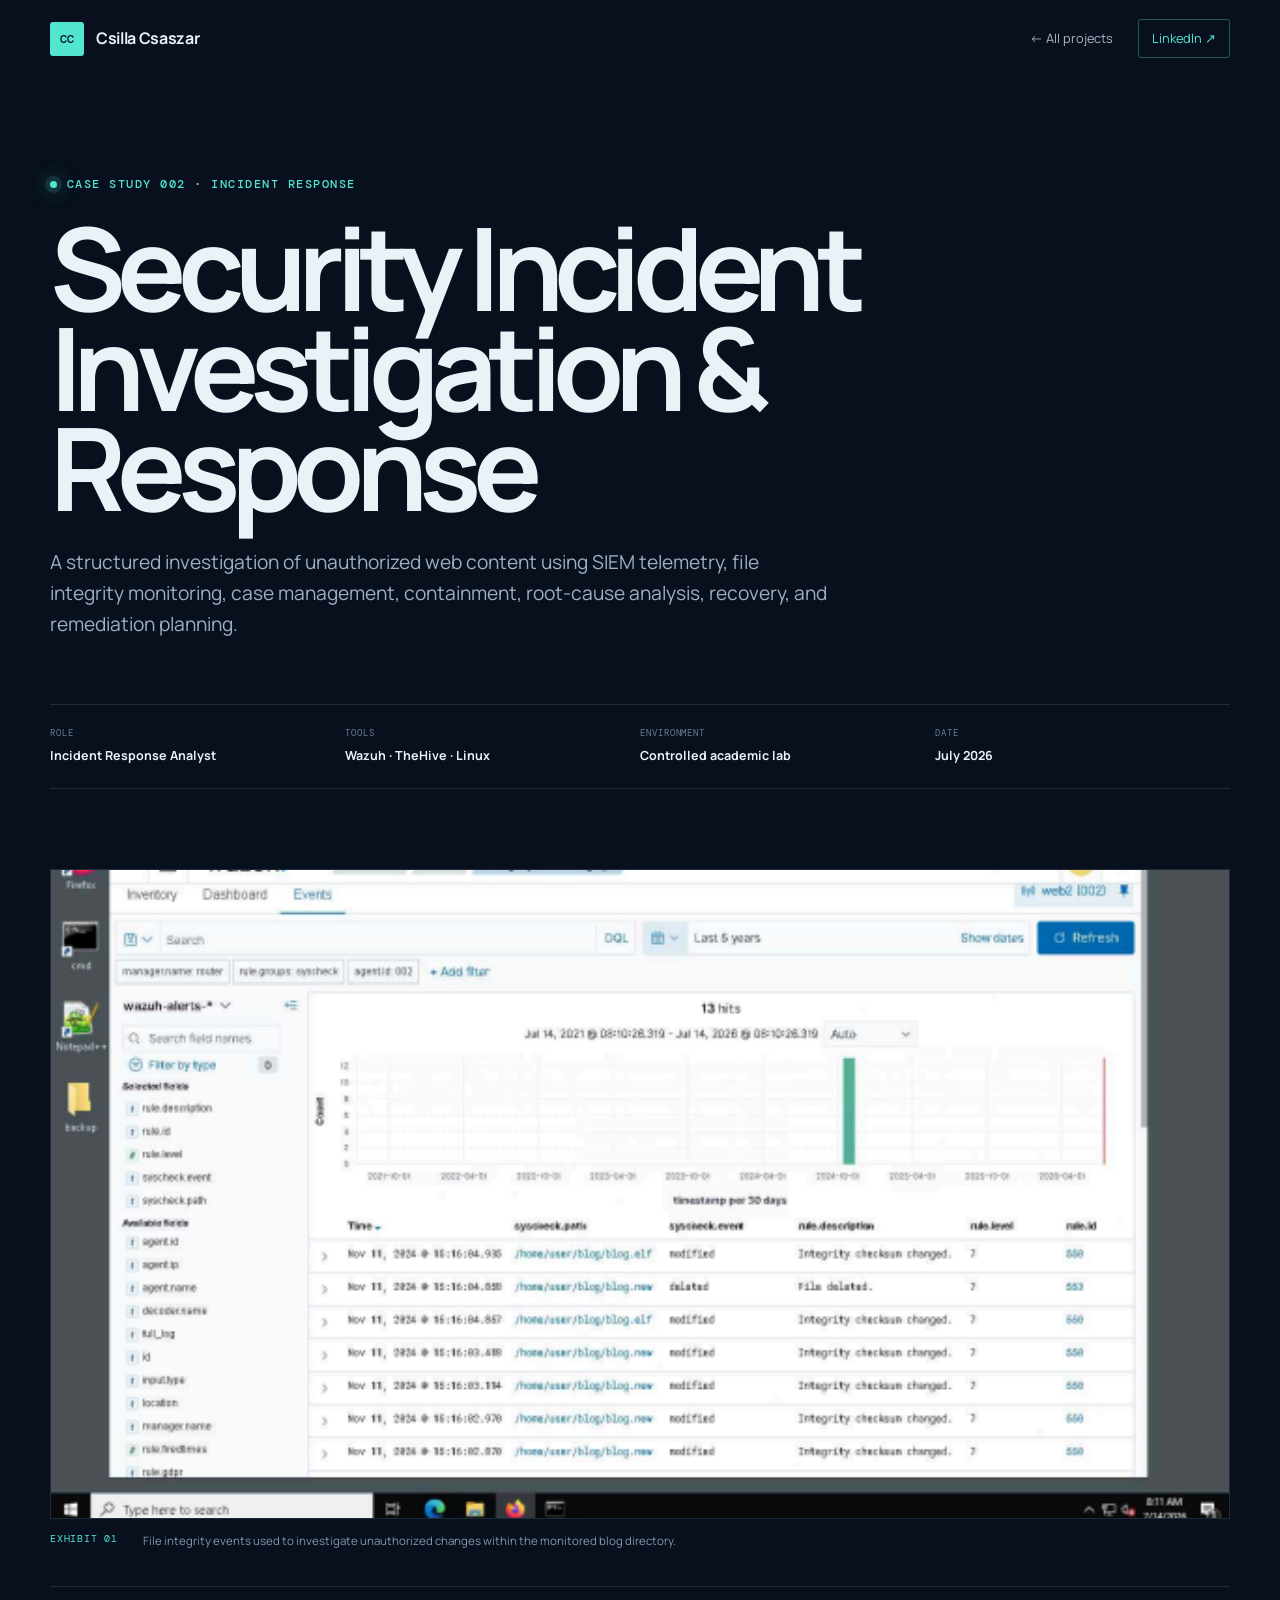
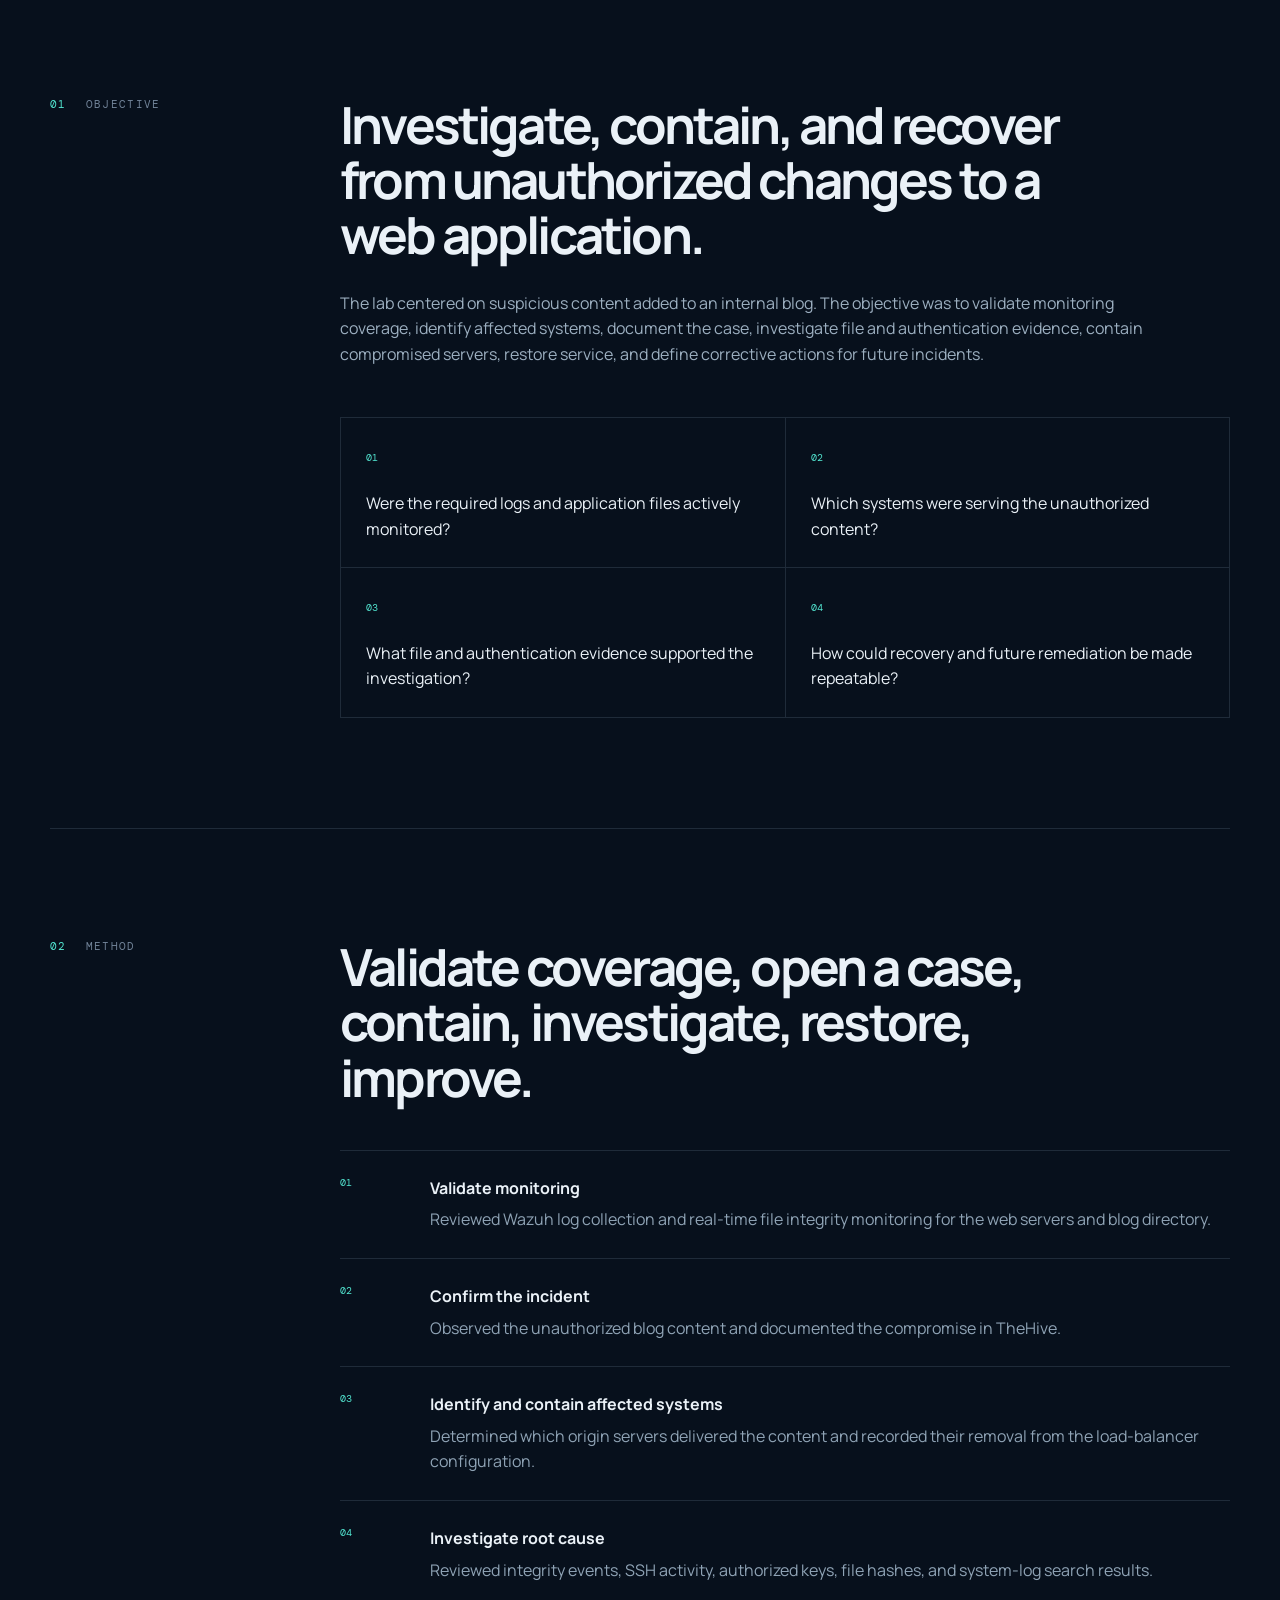
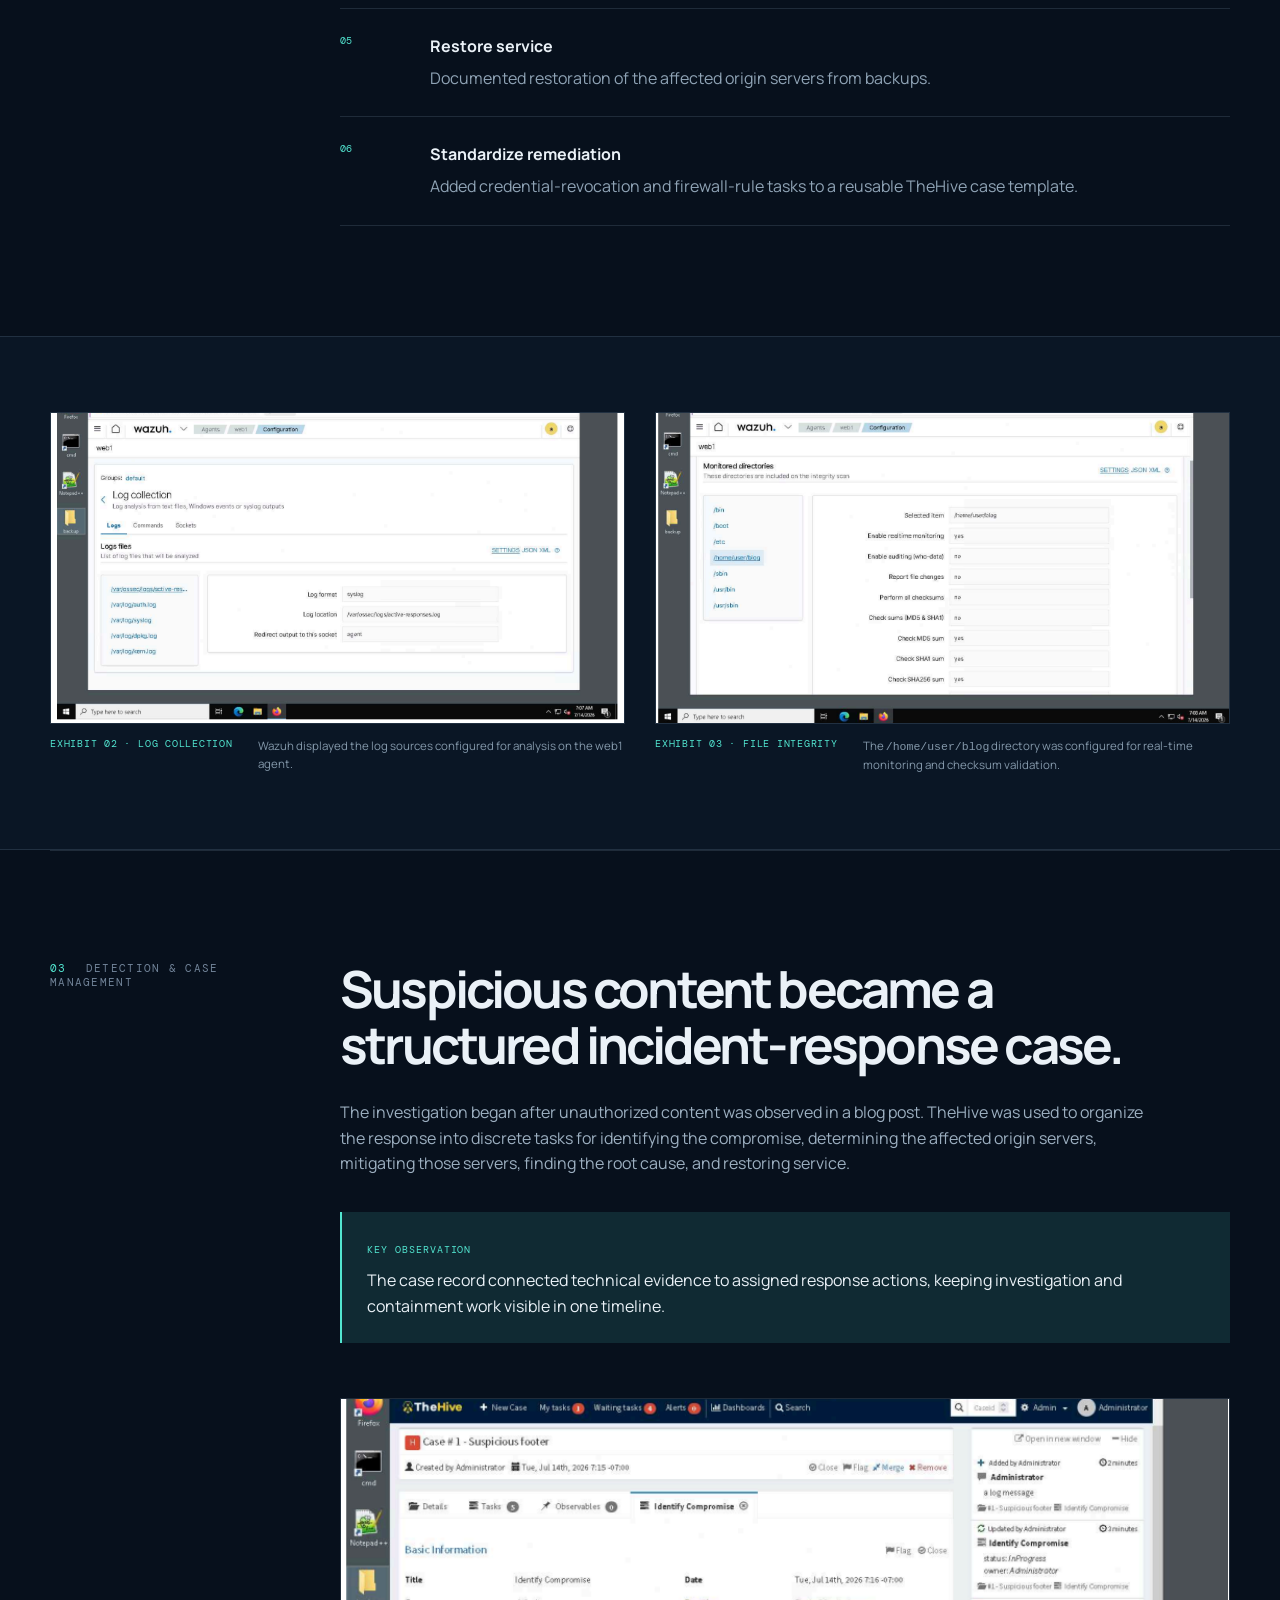
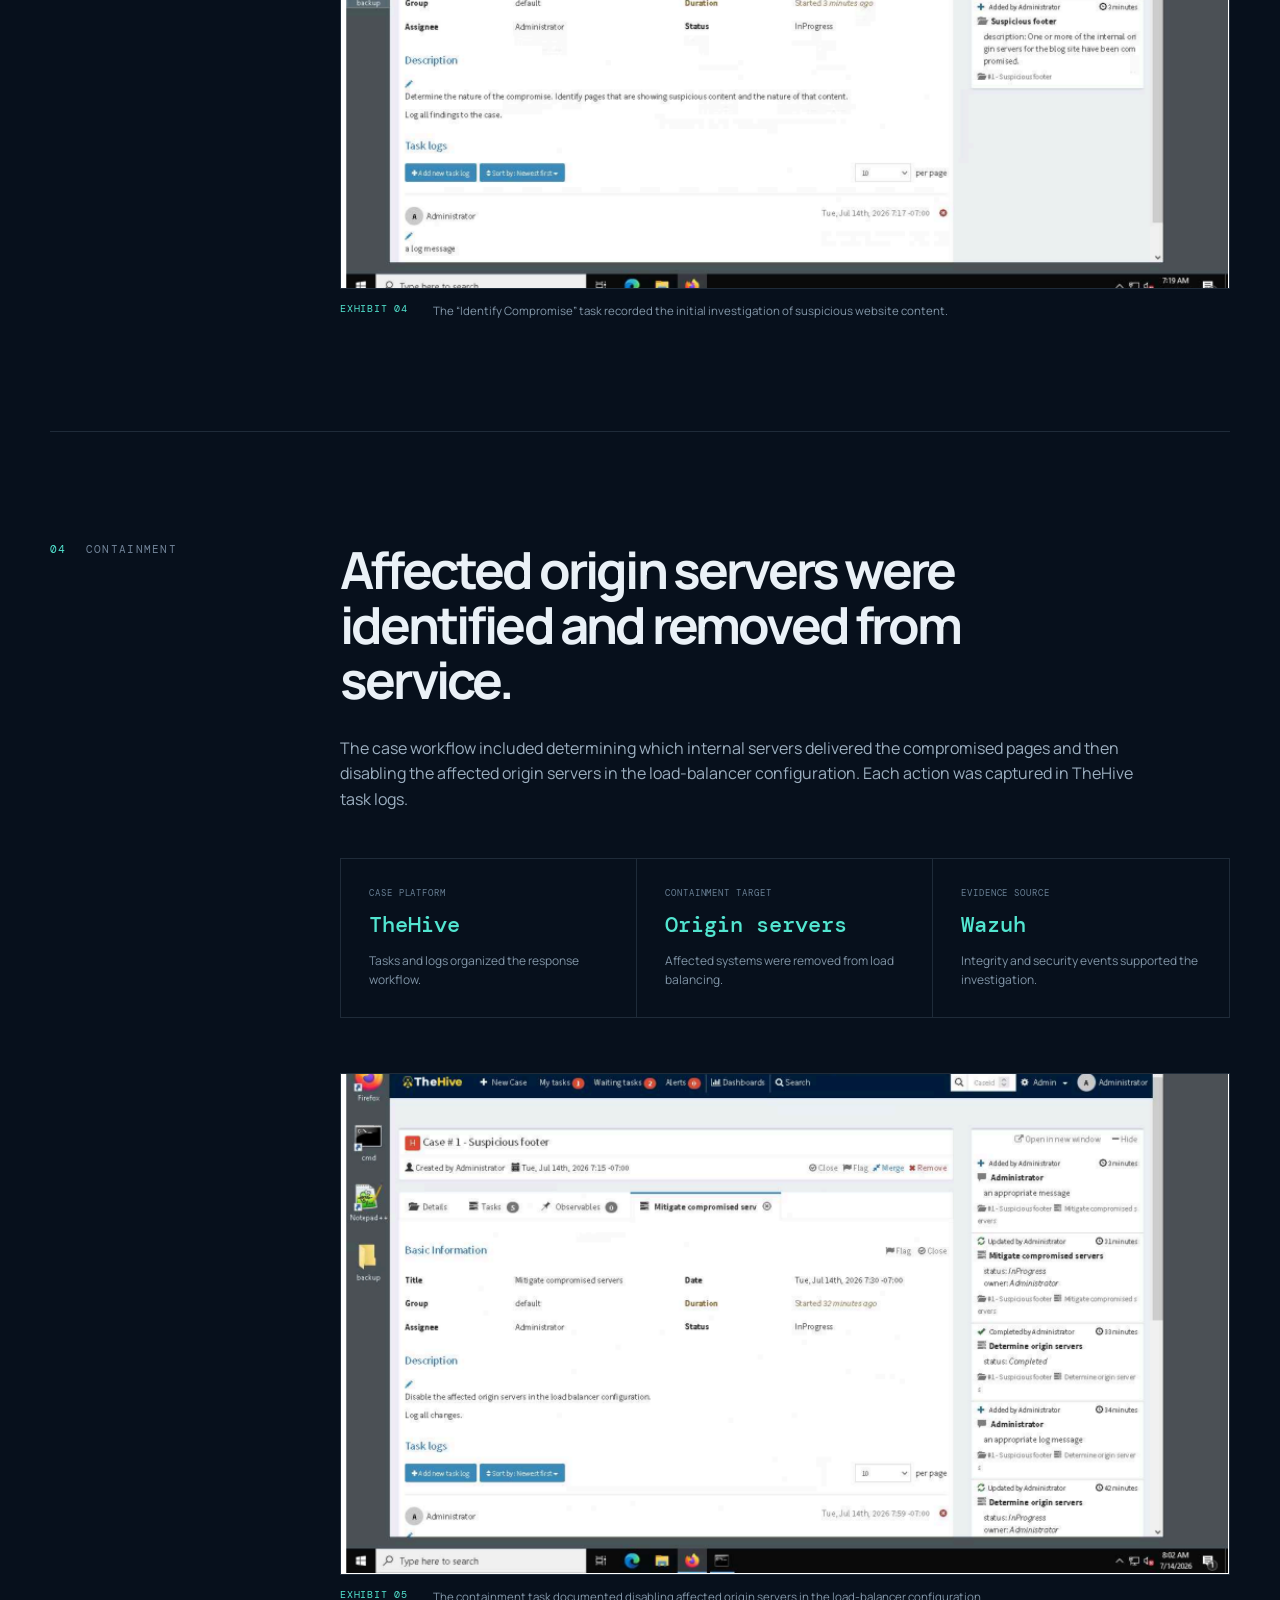
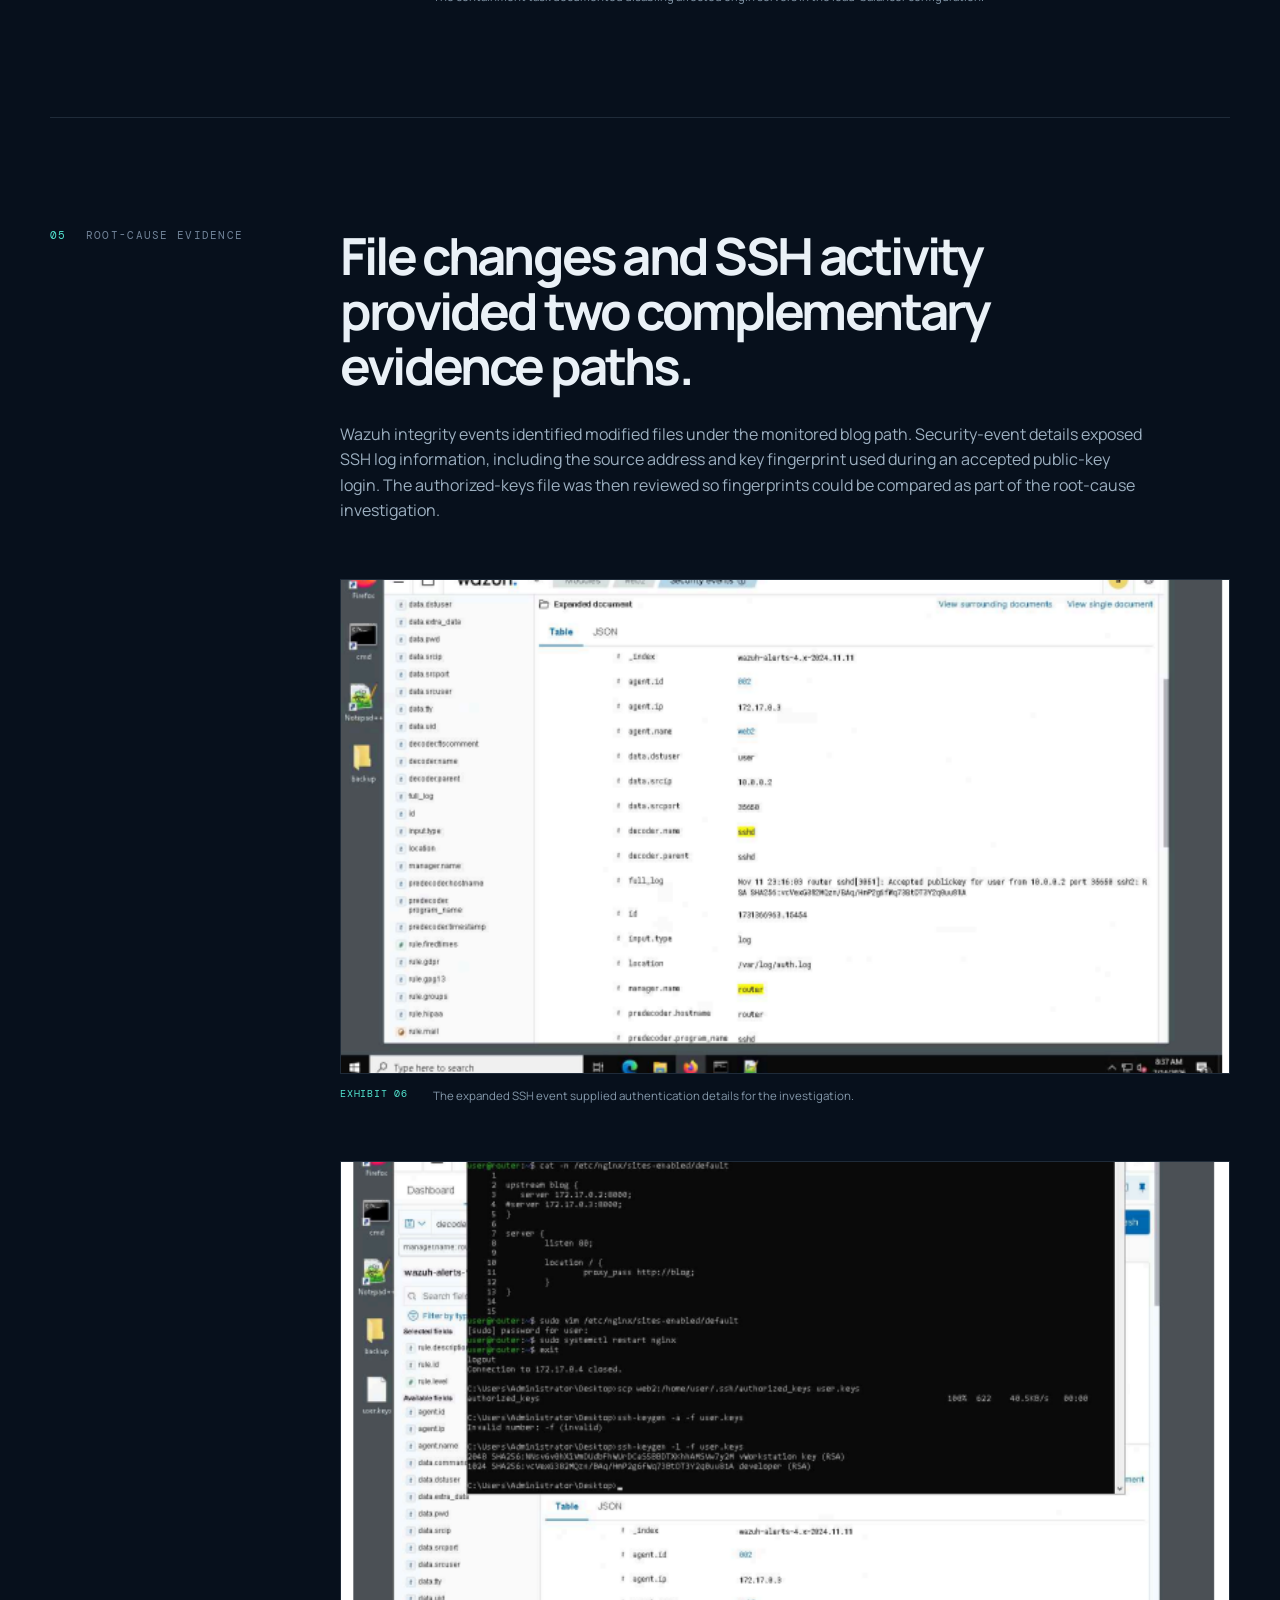
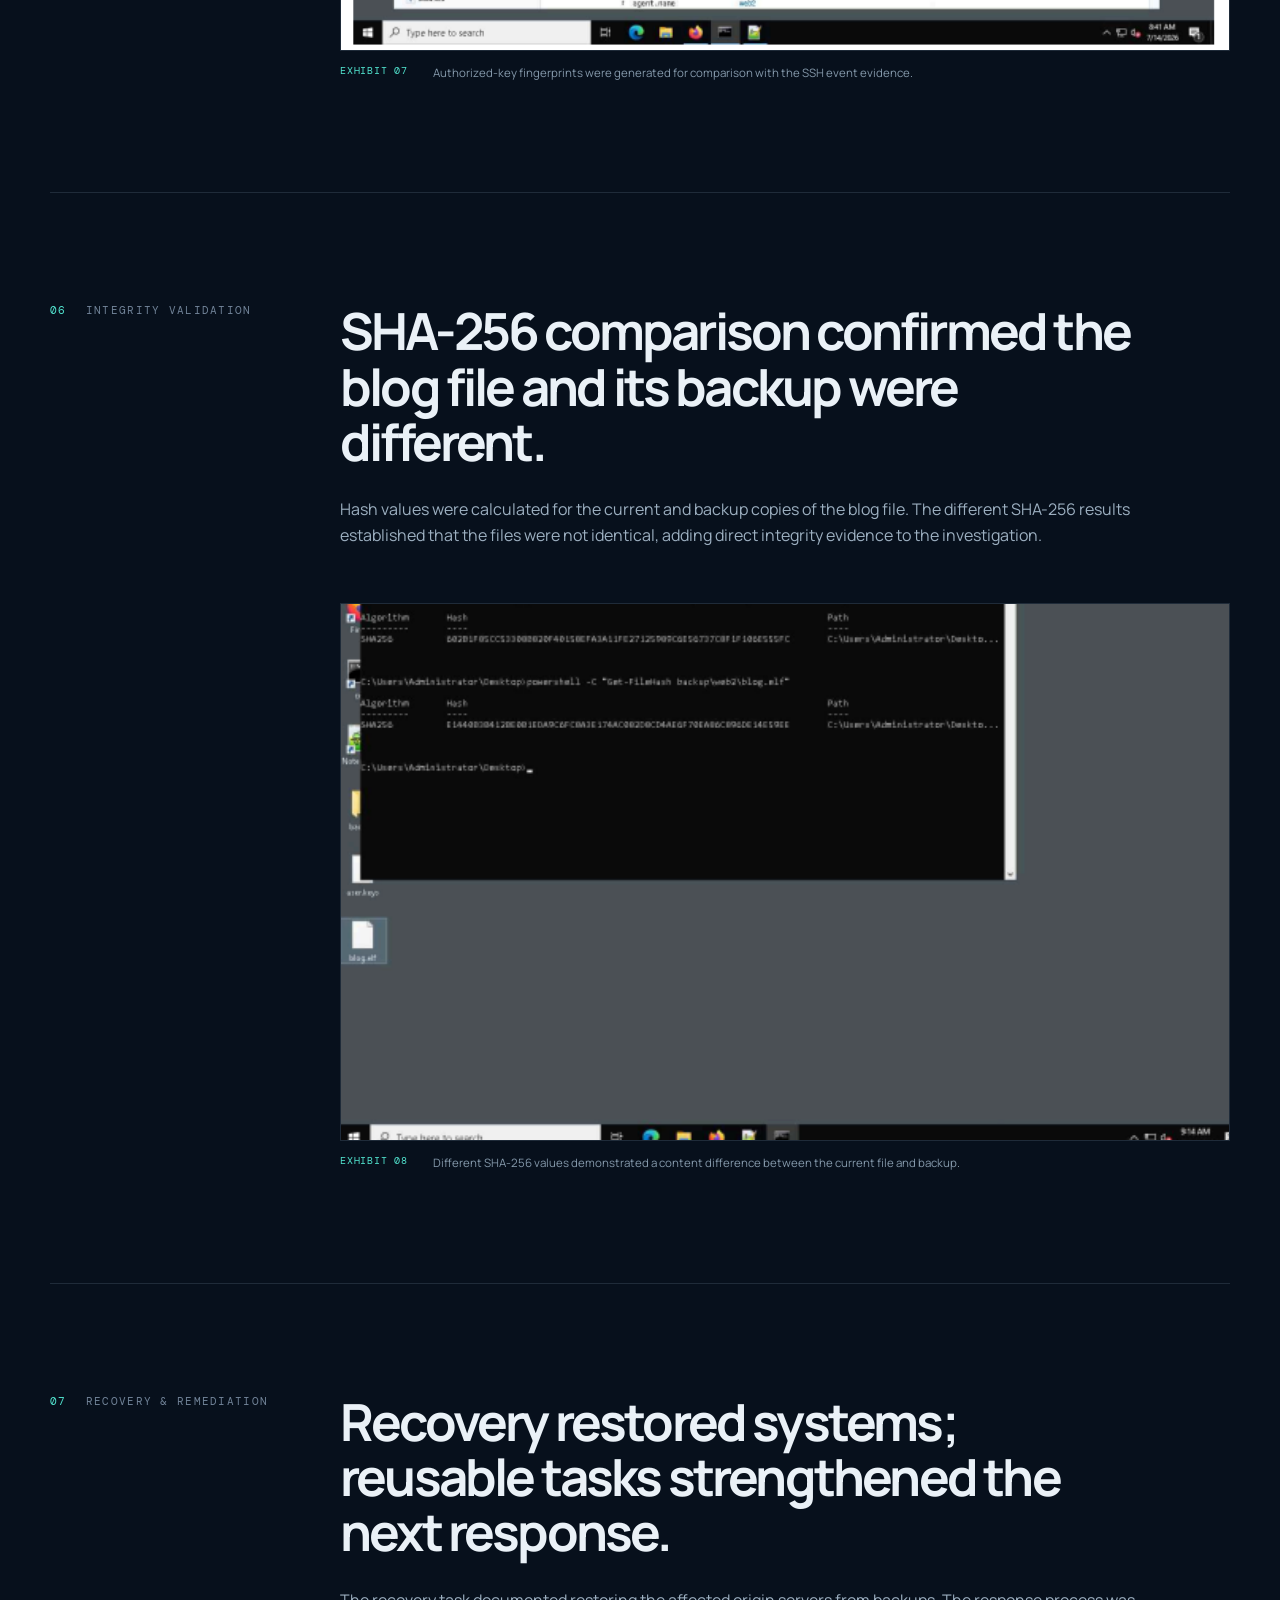
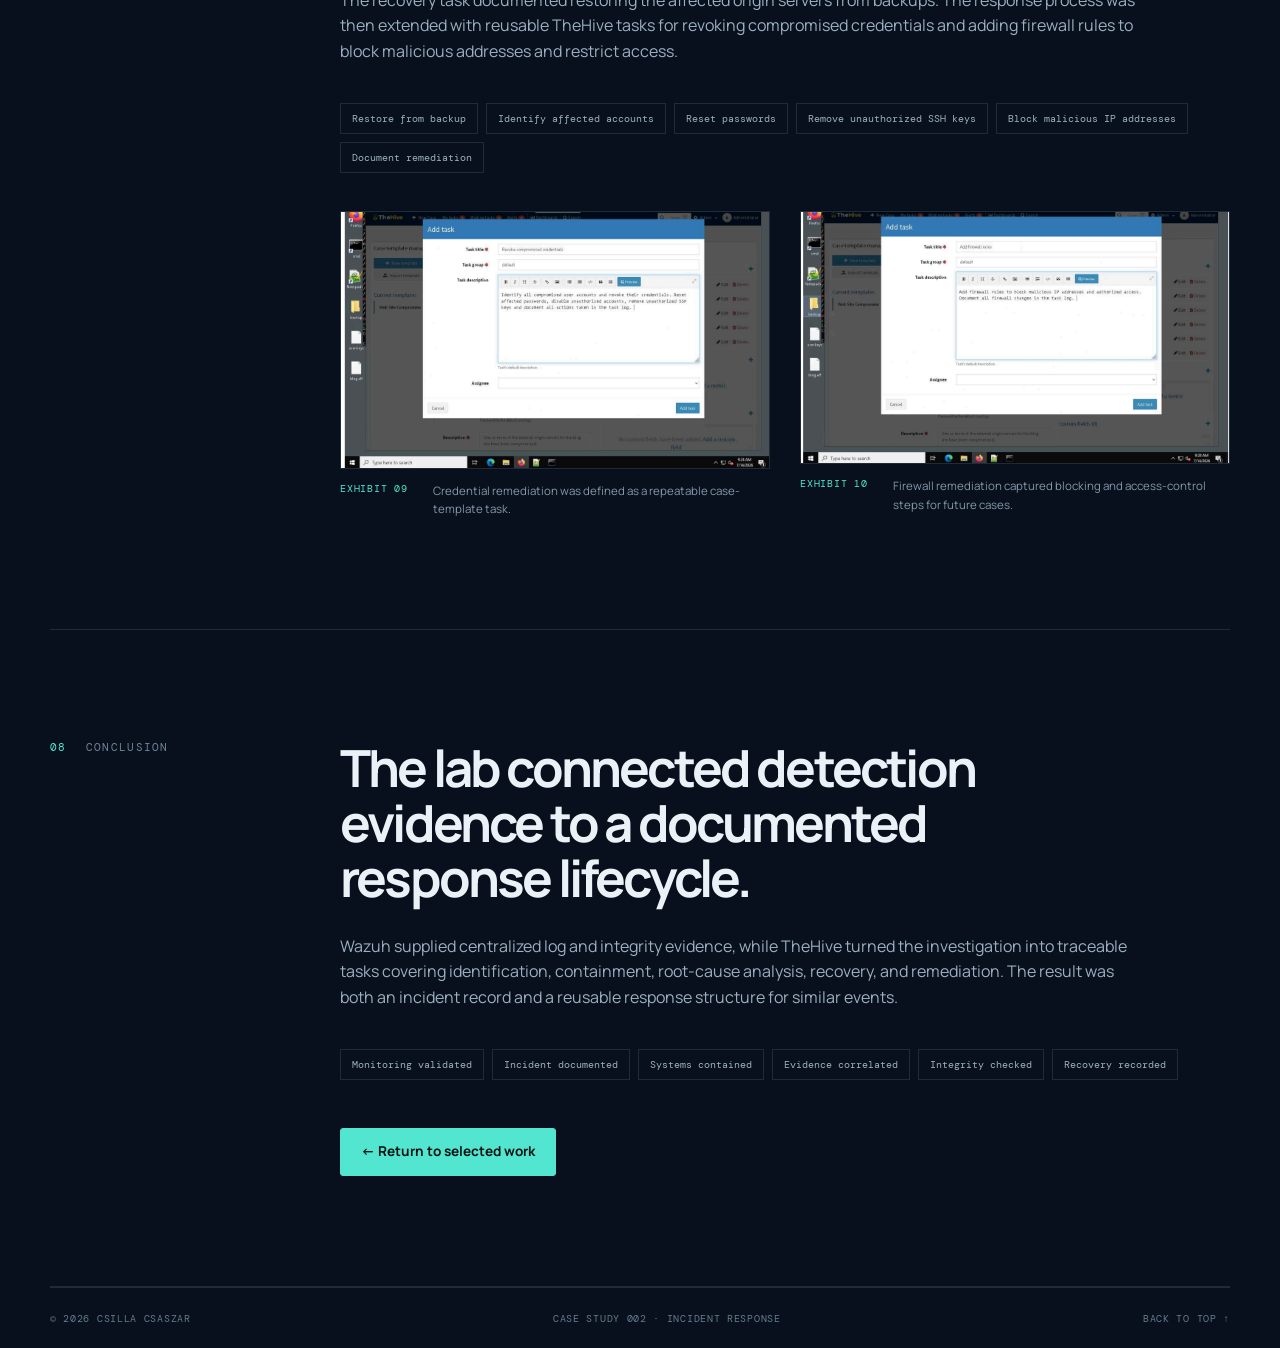
==== commit 3f999f90: "Crop incident response evidence screenshots" ====
--- a/projects/security-incident-response.html
+++ b/projects/security-incident-response.html
@@ -40,7 +40,7 @@
       </header>
 
       <div class="case-hero-visual section-shell">
-        <img src="../assets/projects/incident-response/figure-08.png" alt="Wazuh integrity monitoring dashboard listing modified blog files">
+        <img src="../assets/projects/incident-response/figure-08-cropped.png" alt="Wazuh integrity monitoring dashboard listing modified blog files">
         <div class="hero-visual-caption"><span>EXHIBIT 01</span><p>File integrity events used to investigate unauthorized changes within the monitored blog directory.</p></div>
       </div>
 
@@ -76,11 +76,11 @@
       <section class="evidence-band">
         <div class="section-shell evidence-grid">
           <figure>
-            <img src="../assets/projects/incident-response/figure-01.png" alt="Wazuh log collection configuration for the web1 server">
+            <img src="../assets/projects/incident-response/figure-01-cropped.png" alt="Wazuh log collection configuration for the web1 server">
             <figcaption><span>EXHIBIT 02 · LOG COLLECTION</span><p>Wazuh displayed the log sources configured for analysis on the web1 agent.</p></figcaption>
           </figure>
           <figure>
-            <img src="../assets/projects/incident-response/figure-02.png" alt="Wazuh real-time file integrity monitoring settings for the blog directory">
+            <img src="../assets/projects/incident-response/figure-02-cropped.png" alt="Wazuh real-time file integrity monitoring settings for the blog directory">
             <figcaption><span>EXHIBIT 03 · FILE INTEGRITY</span><p>The <code>/home/user/blog</code> directory was configured for real-time monitoring and checksum validation.</p></figcaption>
           </figure>
         </div>
@@ -93,7 +93,7 @@
           <p>The investigation began after unauthorized content was observed in a blog post. TheHive was used to organize the response into discrete tasks for identifying the compromise, determining the affected origin servers, mitigating those servers, finding the root cause, and restoring service.</p>
           <div class="key-finding"><span>KEY OBSERVATION</span><p>The case record connected technical evidence to assigned response actions, keeping investigation and containment work visible in one timeline.</p></div>
           <figure class="case-figure">
-            <img src="../assets/projects/incident-response/figure-05.png" alt="TheHive Identify Compromise task for a suspicious footer incident">
+            <img src="../assets/projects/incident-response/figure-05-cropped.png" alt="TheHive Identify Compromise task for a suspicious footer incident">
             <figcaption><span>EXHIBIT 04</span><p>The “Identify Compromise” task recorded the initial investigation of suspicious website content.</p></figcaption>
           </figure>
         </div>
@@ -110,7 +110,7 @@
             <div><span>EVIDENCE SOURCE</span><strong>Wazuh</strong><p>Integrity and security events supported the investigation.</p></div>
           </div>
           <figure class="case-figure">
-            <img src="../assets/projects/incident-response/figure-07.png" alt="TheHive task for mitigating compromised origin servers">
+            <img src="../assets/projects/incident-response/figure-07-cropped.png" alt="TheHive task for mitigating compromised origin servers">
             <figcaption><span>EXHIBIT 05</span><p>The containment task documented disabling affected origin servers in the load-balancer configuration.</p></figcaption>
           </figure>
         </div>
@@ -122,11 +122,11 @@
           <h2>File changes and SSH activity provided two complementary evidence paths.</h2>
           <p>Wazuh integrity events identified modified files under the monitored blog path. Security-event details exposed SSH log information, including the source address and key fingerprint used during an accepted public-key login. The authorized-keys file was then reviewed so fingerprints could be compared as part of the root-cause investigation.</p>
           <figure class="case-figure">
-            <img src="../assets/projects/incident-response/figure-09.png" alt="Wazuh SSH security event showing accepted public-key login details">
+            <img src="../assets/projects/incident-response/figure-09-cropped.png" alt="Wazuh SSH security event showing accepted public-key login details">
             <figcaption><span>EXHIBIT 06</span><p>The expanded SSH event supplied authentication details for the investigation.</p></figcaption>
           </figure>
           <figure class="case-figure">
-            <img src="../assets/projects/incident-response/figure-10.png" alt="Terminal displaying authorized SSH key fingerprints beside Wazuh event details">
+            <img src="../assets/projects/incident-response/figure-10-cropped.png" alt="Terminal displaying authorized SSH key fingerprints beside Wazuh event details">
             <figcaption><span>EXHIBIT 07</span><p>Authorized-key fingerprints were generated for comparison with the SSH event evidence.</p></figcaption>
           </figure>
         </div>
@@ -138,7 +138,7 @@
           <h2>SHA-256 comparison confirmed the blog file and its backup were different.</h2>
           <p>Hash values were calculated for the current and backup copies of the blog file. The different SHA-256 results established that the files were not identical, adding direct integrity evidence to the investigation.</p>
           <figure class="case-figure">
-            <img src="../assets/projects/incident-response/figure-13.png" alt="PowerShell SHA-256 output showing different hashes for current and backup blog files">
+            <img src="../assets/projects/incident-response/figure-13-cropped.png" alt="PowerShell SHA-256 output showing different hashes for current and backup blog files">
             <figcaption><span>EXHIBIT 08</span><p>Different SHA-256 values demonstrated a content difference between the current file and backup.</p></figcaption>
           </figure>
         </div>
@@ -154,11 +154,11 @@
           </div>
           <div class="evidence-grid">
             <figure>
-              <img src="../assets/projects/incident-response/figure-15.png" alt="TheHive template task for revoking compromised credentials">
+              <img src="../assets/projects/incident-response/figure-15-cropped.png" alt="TheHive template task for revoking compromised credentials">
               <figcaption><span>EXHIBIT 09</span><p>Credential remediation was defined as a repeatable case-template task.</p></figcaption>
             </figure>
             <figure>
-              <img src="../assets/projects/incident-response/figure-16.png" alt="TheHive template task for adding firewall rules">
+              <img src="../assets/projects/incident-response/figure-16-cropped.png" alt="TheHive template task for adding firewall rules">
               <figcaption><span>EXHIBIT 10</span><p>Firewall remediation captured blocking and access-control steps for future cases.</p></figcaption>
             </figure>
           </div>
